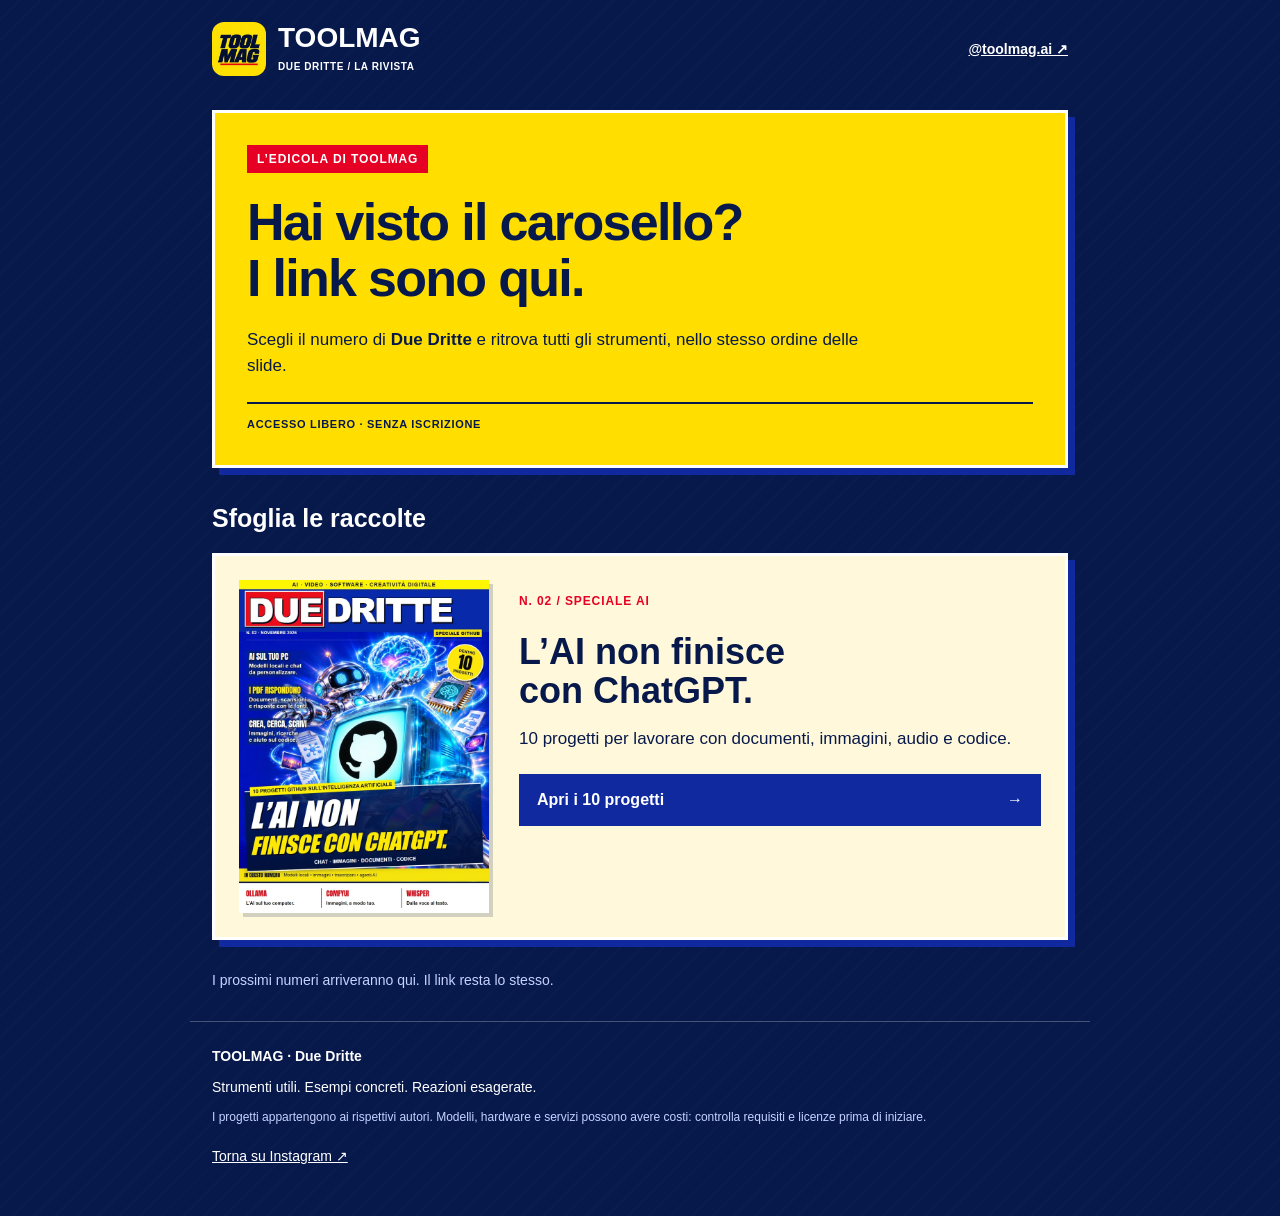
==== index.html @ b858cd37 "Pubblica la raccolta TOOLMAG: Speciale AI" ====
<!doctype html><html lang="it"><head><meta charset="utf-8"><meta name="viewport" content="width=device-width, initial-scale=1"><meta name="theme-color" content="#10299f"><title>Tutti gli strumenti della rivista | TOOLMAG</title><meta name="description" content="Le raccolte di Due Dritte: progetti AI e software con link ufficiali, idee d’uso e requisiti."><meta property="og:title" content="Tutti gli strumenti della rivista · TOOLMAG"><meta property="og:description" content="Le raccolte di Due Dritte: progetti AI e software con link ufficiali, idee d’uso e requisiti."><meta property="og:type" content="website"><meta property="og:url" content="https://lucasx153.github.io/toolmag/"><meta property="og:image" content="https://lucasx153.github.io/toolmag/speciale-ai.webp"><link rel="canonical" href="https://lucasx153.github.io/toolmag/"><link rel="icon" href="toolmag.webp"><link rel="stylesheet" href="style.css"></head><body><a class="skip" href="#contenuto">Vai al contenuto</a><header class="site-header"><a class="identity" href="index.html" aria-label="TOOLMAG, tutte le uscite"><img src="toolmag.webp" alt="" width="54" height="54"><span>TOOLMAG<small>DUE DRITTE / LA RIVISTA</small></span></a><a class="social" href="https://www.instagram.com/toolmag.ai/">@toolmag.ai ↗</a></header><main id="contenuto"><section class="hero"><span class="eyebrow">L’EDICOLA DI TOOLMAG</span><h1>Hai visto il carosello?<br><em>I link sono qui.</em></h1><p>Scegli il numero di <strong>Due Dritte</strong> e ritrova tutti gli strumenti, nello stesso ordine delle slide.</p><span class="stamp">ACCESSO LIBERO · SENZA ISCRIZIONE</span></section><section class="issues" aria-labelledby="uscite"><h2 id="uscite">Sfoglia le raccolte</h2><article class="issue"><a class="cover" href="speciale-ai.html" aria-label="Apri Speciale AI"><img src="speciale-ai.webp" alt="Due Dritte — L’AI non finisce con ChatGPT" width="720" height="960"></a><div><p class="eyebrow red">N. 02 / SPECIALE AI</p><h3>L’AI non finisce<br>con ChatGPT.</h3><p>10 progetti per lavorare con documenti, immagini, audio e codice.</p><a class="button" href="speciale-ai.html">Apri i 10 progetti <span aria-hidden="true">→</span></a></div></article><p class="next">I prossimi numeri arriveranno qui. Il link resta lo stesso.</p></section></main><footer class="site-footer"><b>TOOLMAG · Due Dritte</b><p>Strumenti utili. Esempi concreti. Reazioni esagerate.</p><p class="fine">I progetti appartengono ai rispettivi autori. Modelli, hardware e servizi possono avere costi: controlla requisiti e licenze prima di iniziare.</p><a href="https://www.instagram.com/toolmag.ai/">Torna su Instagram ↗</a></footer></body></html>
---- style.css ----
:root{--navy:#07194b;--blue:#10299f;--yellow:#ffde00;--red:#e60024;--cream:#fff8da}*{box-sizing:border-box}html{scroll-behavior:smooth;scroll-padding-top:20px}body{margin:0;background:var(--navy);color:white;font:17px/1.5 Arial,sans-serif;background-image:repeating-linear-gradient(135deg,transparent 0 13px,#ffffff03 13px 15px)}a{color:inherit}a:focus-visible,input:focus-visible,summary:focus-visible{outline:3px solid var(--red);outline-offset:5px}.skip{position:absolute;left:-9999px}.skip:focus{left:12px;top:12px;z-index:10;background:var(--yellow);color:var(--navy);padding:12px}.site-header,main,.site-footer{max-width:900px;margin:auto}.site-header{display:flex;align-items:center;justify-content:space-between;gap:16px;padding:22px}.identity{display:flex;gap:12px;align-items:center;text-decoration:none;font:900 28px/1 Arial,sans-serif}.identity img{border-radius:12px}.identity small{display:block;font:700 10px/1.4 Arial;margin-top:8px;letter-spacing:.6px}.social{font-size:14px;font-weight:bold}.hero{background:var(--yellow);color:var(--navy);border:3px solid white;box-shadow:7px 7px 0 var(--blue);padding:32px;margin:12px 22px 36px}.eyebrow{font-size:12px;font-weight:900;letter-spacing:.9px}.hero>.eyebrow{display:inline-block;background:var(--red);color:white;padding:5px 10px}.hero h1{font:900 clamp(32px,5vw,52px)/1.08 'Arial Black',Arial,sans-serif;letter-spacing:-1.7px;margin:21px 0}.hero h1 em{font-style:normal}.hero p{max-width:620px;margin:18px 0 24px}.stamp{font-size:11px;letter-spacing:.7px;font-weight:900;border-top:2px solid var(--navy);padding-top:12px;display:block}.issues{padding:0 22px}.issues>h2{font:900 25px Arial;margin:0 0 20px}.issue{display:grid;grid-template-columns:250px 1fr;gap:30px;background:var(--cream);border:3px solid white;box-shadow:7px 7px 0 var(--blue);color:var(--navy);padding:24px}.cover img{display:block;width:100%;height:auto;box-shadow:4px 4px 0 #11234e30}.red{color:var(--red)}.issue h3{font:900 clamp(25px,4vw,36px)/1.1 'Arial Black',Arial,sans-serif;margin:15px 0}.issue p{margin:12px 0 22px}.button{display:flex;justify-content:space-between;align-items:center;gap:12px;min-height:50px;background:var(--blue);color:white;font-size:16px;font-weight:800;text-decoration:none;padding:12px 16px;border:2px solid var(--blue)}.button:hover{background:var(--navy)}.secondary{background:white;color:var(--navy);border-color:var(--navy)}.secondary:hover{background:#dce6ff}.next{font-size:14px;margin:30px 0;color:#c6d3ff}.site-footer{padding:24px 22px 36px;border-top:1px solid #ffffff40;font-size:14px}.site-footer p{margin:10px 0}.fine{font-size:12px;color:#c6d3ff}.site-footer a{display:inline-block;padding:10px 0;min-height:44px}.back{padding:0 22px}.back a{display:inline-block;padding:10px 0;font-size:14px}.compact{margin-top:15px}.compact h1{font-size:clamp(32px,5vw,44px)}.finder{padding:0 22px 24px}.finder label{display:block;font-weight:bold;margin:0 0 10px}.finder input{width:100%;font:16px Arial;padding:15px;border:3px solid white;border-radius:0;min-height:52px;background:white;color:var(--navy)}#count{font-size:13px;margin:9px 0 15px;color:#c6d3ff}.index{display:flex;flex-wrap:wrap;gap:8px}.index a{background:#173581;border:1px solid #829bea;text-decoration:none;font-weight:bold;font-size:12px;padding:12px 10px;min-height:44px}.index a:hover{background:var(--blue)}.projects{padding:0 22px}.project{background:var(--cream);color:var(--navy);padding:24px;border:3px solid white;box-shadow:6px 6px 0 var(--blue);margin:0 0 26px;scroll-margin-top:20px}.project-heading{display:flex;gap:15px;align-items:center}.number{background:var(--red);color:white;font:900 25px/1 Arial;padding:13px 10px;min-width:54px;text-align:center}.category{font-size:10px;letter-spacing:.4px;font-weight:900;margin:0 0 6px}.project h2{font:900 clamp(23px,4vw,31px)/1.1 'Arial Black',Arial,sans-serif;margin:0;overflow-wrap:anywhere}.description{font-size:17px;margin:20px 0;line-height:1.5}.links{display:grid;grid-template-columns:1fr 1fr;gap:10px}.links>.button:only-child{grid-column:1/-1}.requirement{border-left:4px solid var(--blue);padding:10px 12px;background:#dce6ff;font-size:13px;line-height:1.55;margin:18px 0}.project summary{cursor:pointer;min-height:44px;padding:10px 0;font-size:15px;font-weight:bold}.project ul{font-size:15px;padding-left:20px;margin:7px 0}.project li{margin:12px 0}.back-top{display:inline-block;padding:0 22px 28px;min-height:44px;font-size:14px}#empty{margin:0 22px 25px}[hidden]{display:none!important}@media(max-width:600px){.site-header{padding:18px 16px}.identity{font-size:24px}.identity img{width:44px;height:44px}.identity small{font-size:8px}.social{font-size:12px}.hero{margin:8px 16px 30px;padding:23px}.hero h1{letter-spacing:-1px}.issues,.projects,.finder{padding-left:16px;padding-right:16px}.issue{grid-template-columns:110px minmax(0,1fr);gap:18px;padding:18px}.issue h3{font-size:23px}.issue .eyebrow{font-size:10px}.issue p{font-size:14px;margin:10px 0 16px}.issue .button{font-size:14px;padding:10px}.project{padding:20px}.site-footer{margin:0 16px;padding:22px 0}.compact h1{font-size:32px}}@media(max-width:370px){.issue{grid-template-columns:1fr}.cover{max-width:170px}.issue h3 br{display:none}.links{grid-template-columns:1fr}.site-header{gap:8px}.identity{gap:8px}.social{font-size:11px}.project{padding:16px}}@media(prefers-reduced-motion:reduce){html{scroll-behavior:auto}}
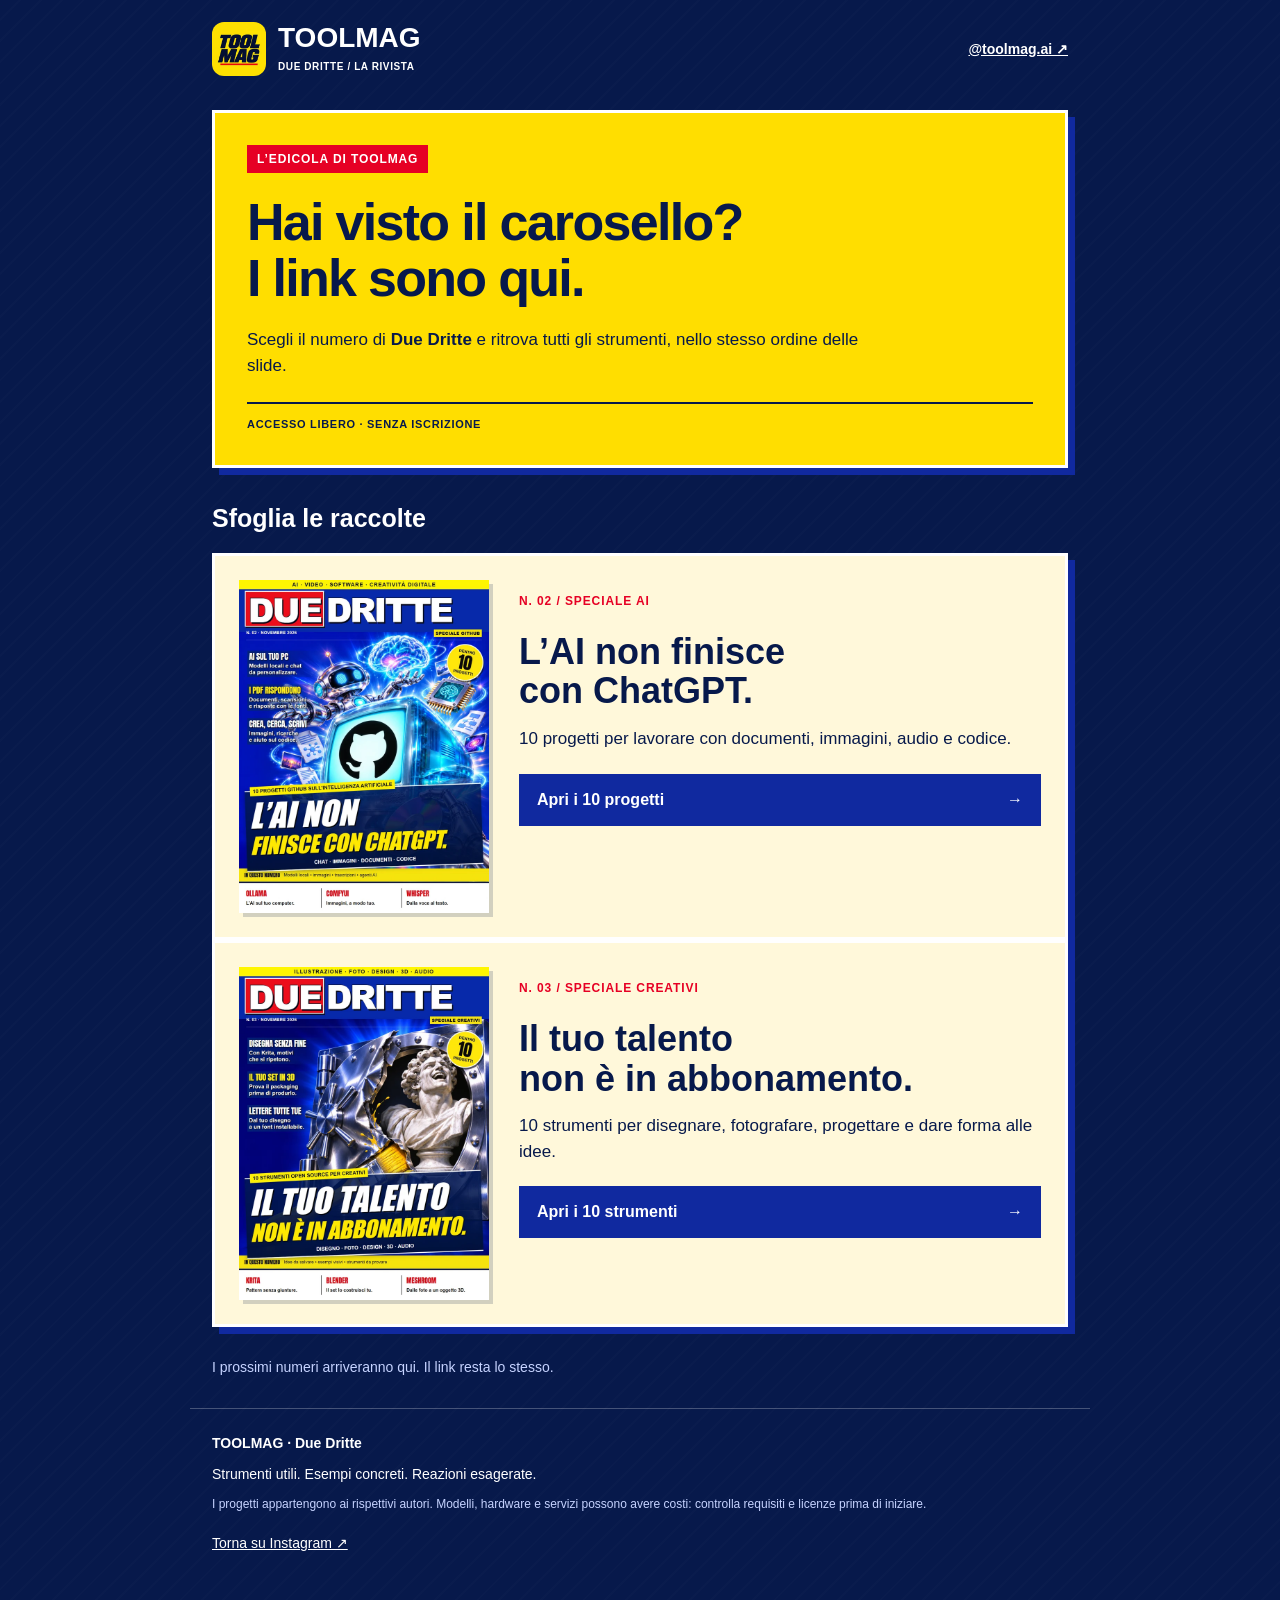
==== commit 396a8602: "Aggiungi Speciale Creativi alla raccolta TOOLMAG" ====
--- a/index.html
+++ b/index.html
@@ -1 +1 @@
-<!doctype html><html lang="it"><head><meta charset="utf-8"><meta name="viewport" content="width=device-width, initial-scale=1"><meta name="theme-color" content="#10299f"><title>Tutti gli strumenti della rivista | TOOLMAG</title><meta name="description" content="Le raccolte di Due Dritte: progetti AI e software con link ufficiali, idee d’uso e requisiti."><meta property="og:title" content="Tutti gli strumenti della rivista · TOOLMAG"><meta property="og:description" content="Le raccolte di Due Dritte: progetti AI e software con link ufficiali, idee d’uso e requisiti."><meta property="og:type" content="website"><meta property="og:url" content="https://lucasx153.github.io/toolmag/"><meta property="og:image" content="https://lucasx153.github.io/toolmag/speciale-ai.webp"><link rel="canonical" href="https://lucasx153.github.io/toolmag/"><link rel="icon" href="toolmag.webp"><link rel="stylesheet" href="style.css"></head><body><a class="skip" href="#contenuto">Vai al contenuto</a><header class="site-header"><a class="identity" href="index.html" aria-label="TOOLMAG, tutte le uscite"><img src="toolmag.webp" alt="" width="54" height="54"><span>TOOLMAG<small>DUE DRITTE / LA RIVISTA</small></span></a><a class="social" href="https://www.instagram.com/toolmag.ai/">@toolmag.ai ↗</a></header><main id="contenuto"><section class="hero"><span class="eyebrow">L’EDICOLA DI TOOLMAG</span><h1>Hai visto il carosello?<br><em>I link sono qui.</em></h1><p>Scegli il numero di <strong>Due Dritte</strong> e ritrova tutti gli strumenti, nello stesso ordine delle slide.</p><span class="stamp">ACCESSO LIBERO · SENZA ISCRIZIONE</span></section><section class="issues" aria-labelledby="uscite"><h2 id="uscite">Sfoglia le raccolte</h2><article class="issue"><a class="cover" href="speciale-ai.html" aria-label="Apri Speciale AI"><img src="speciale-ai.webp" alt="Due Dritte — L’AI non finisce con ChatGPT" width="720" height="960"></a><div><p class="eyebrow red">N. 02 / SPECIALE AI</p><h3>L’AI non finisce<br>con ChatGPT.</h3><p>10 progetti per lavorare con documenti, immagini, audio e codice.</p><a class="button" href="speciale-ai.html">Apri i 10 progetti <span aria-hidden="true">→</span></a></div></article><p class="next">I prossimi numeri arriveranno qui. Il link resta lo stesso.</p></section></main><footer class="site-footer"><b>TOOLMAG · Due Dritte</b><p>Strumenti utili. Esempi concreti. Reazioni esagerate.</p><p class="fine">I progetti appartengono ai rispettivi autori. Modelli, hardware e servizi possono avere costi: controlla requisiti e licenze prima di iniziare.</p><a href="https://www.instagram.com/toolmag.ai/">Torna su Instagram ↗</a></footer></body></html>+<!doctype html><html lang="it"><head><meta charset="utf-8"><meta name="viewport" content="width=device-width, initial-scale=1"><meta name="theme-color" content="#10299f"><title>Tutti gli strumenti della rivista | TOOLMAG</title><meta name="description" content="Le raccolte di Due Dritte: progetti AI e software con link ufficiali, idee d’uso e requisiti."><meta property="og:title" content="Tutti gli strumenti della rivista · TOOLMAG"><meta property="og:description" content="Le raccolte di Due Dritte: progetti AI e software con link ufficiali, idee d’uso e requisiti."><meta property="og:type" content="website"><meta property="og:url" content="https://lucasx153.github.io/toolmag/"><meta property="og:image" content="https://lucasx153.github.io/toolmag/speciale-ai.webp"><link rel="canonical" href="https://lucasx153.github.io/toolmag/"><link rel="icon" href="toolmag.webp"><link rel="stylesheet" href="style.css"></head><body><a class="skip" href="#contenuto">Vai al contenuto</a><header class="site-header"><a class="identity" href="index.html" aria-label="TOOLMAG, tutte le uscite"><img src="toolmag.webp" alt="" width="54" height="54"><span>TOOLMAG<small>DUE DRITTE / LA RIVISTA</small></span></a><a class="social" href="https://www.instagram.com/toolmag.ai/">@toolmag.ai ↗</a></header><main id="contenuto"><section class="hero"><span class="eyebrow">L’EDICOLA DI TOOLMAG</span><h1>Hai visto il carosello?<br><em>I link sono qui.</em></h1><p>Scegli il numero di <strong>Due Dritte</strong> e ritrova tutti gli strumenti, nello stesso ordine delle slide.</p><span class="stamp">ACCESSO LIBERO · SENZA ISCRIZIONE</span></section><section class="issues" aria-labelledby="uscite"><h2 id="uscite">Sfoglia le raccolte</h2><article class="issue"><a class="cover" href="speciale-ai.html" aria-label="Apri Speciale AI"><img src="speciale-ai.webp" alt="Due Dritte — L’AI non finisce con ChatGPT" width="720" height="960"></a><div><p class="eyebrow red">N. 02 / SPECIALE AI</p><h3>L’AI non finisce<br>con ChatGPT.</h3><p>10 progetti per lavorare con documenti, immagini, audio e codice.</p><a class="button" href="speciale-ai.html">Apri i 10 progetti <span aria-hidden="true">→</span></a></div></article><article class="issue"><a class="cover" href="speciale-creativi.html" aria-label="Apri Speciale Creativi"><img src="speciale-creativi.webp" alt="Due Dritte — Il tuo talento non è in abbonamento" width="720" height="960" loading="lazy"></a><div><p class="eyebrow red">N. 03 / SPECIALE CREATIVI</p><h3>Il tuo talento<br>non è in abbonamento.</h3><p>10 strumenti per disegnare, fotografare, progettare e dare forma alle idee.</p><a class="button" href="speciale-creativi.html">Apri i 10 strumenti <span aria-hidden="true">→</span></a></div></article><p class="next">I prossimi numeri arriveranno qui. Il link resta lo stesso.</p></section></main><footer class="site-footer"><b>TOOLMAG · Due Dritte</b><p>Strumenti utili. Esempi concreti. Reazioni esagerate.</p><p class="fine">I progetti appartengono ai rispettivi autori. Modelli, hardware e servizi possono avere costi: controlla requisiti e licenze prima di iniziare.</p><a href="https://www.instagram.com/toolmag.ai/">Torna su Instagram ↗</a></footer></body></html>
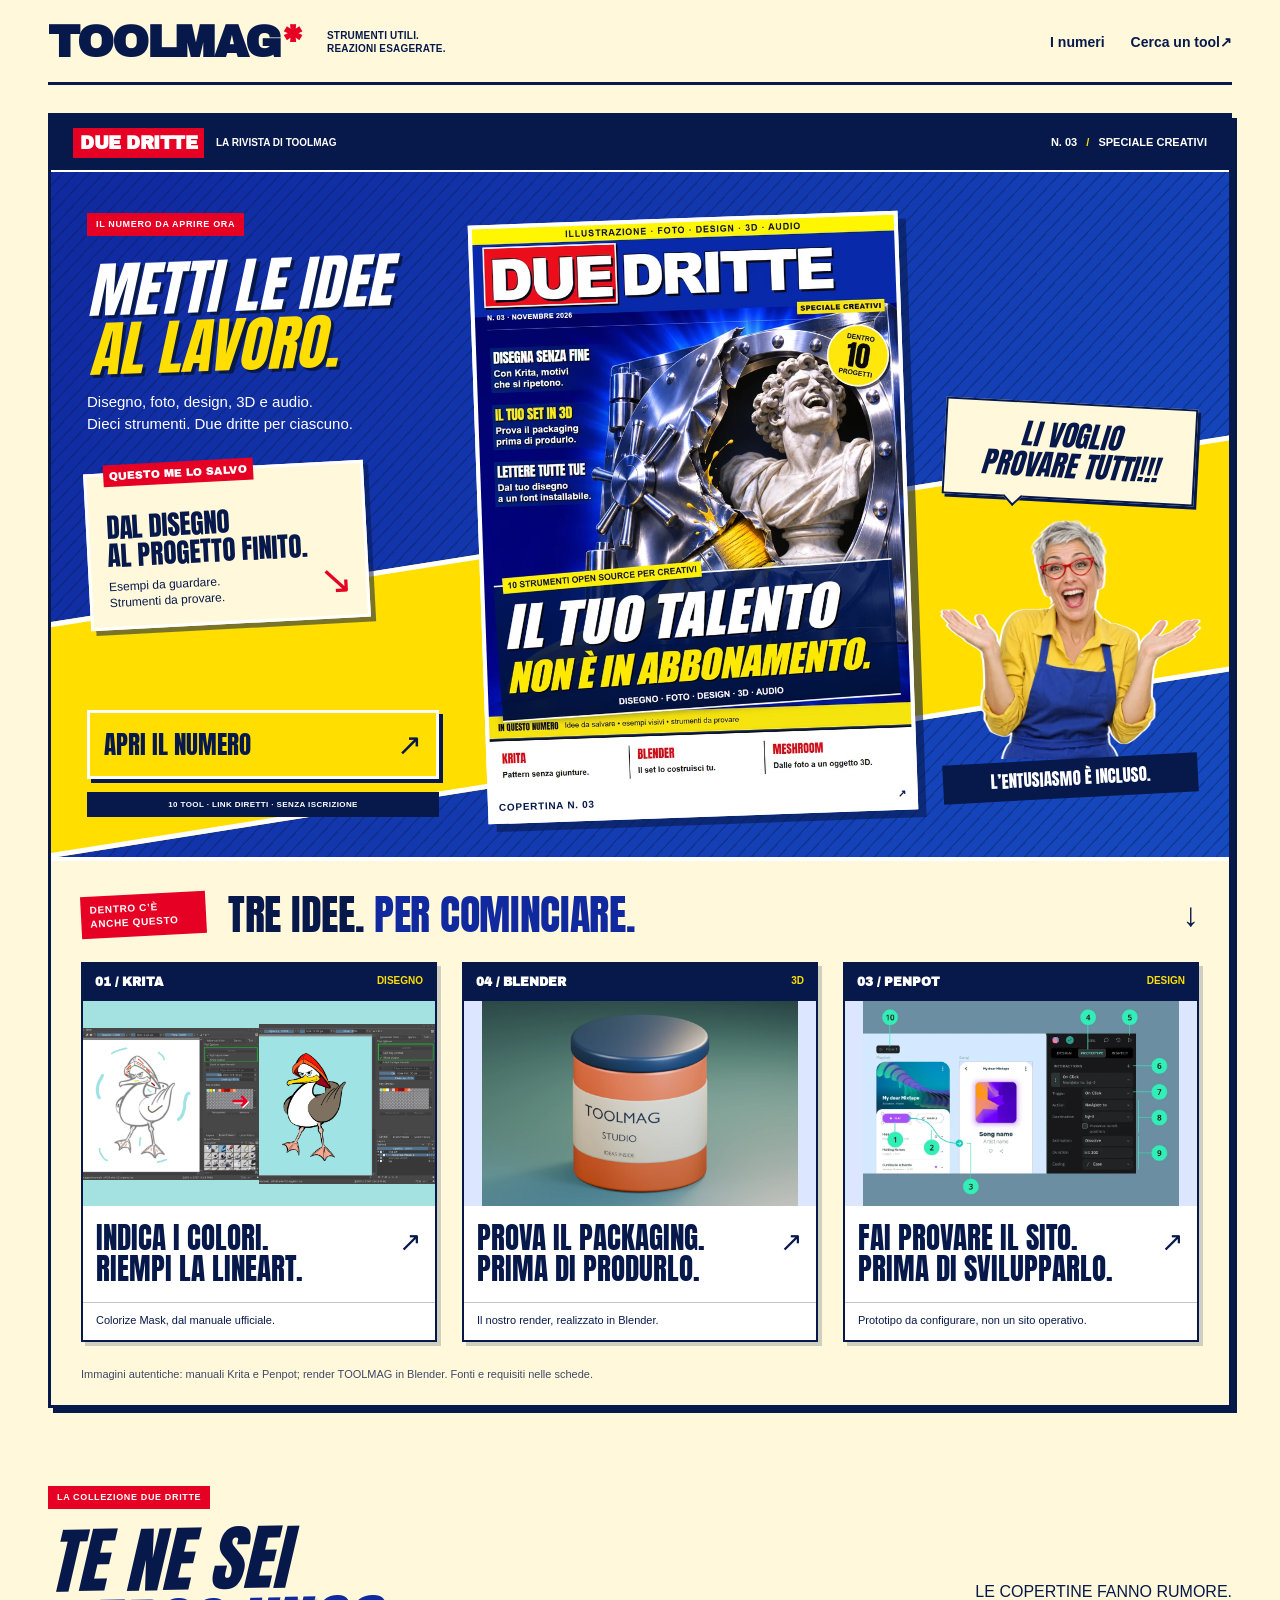
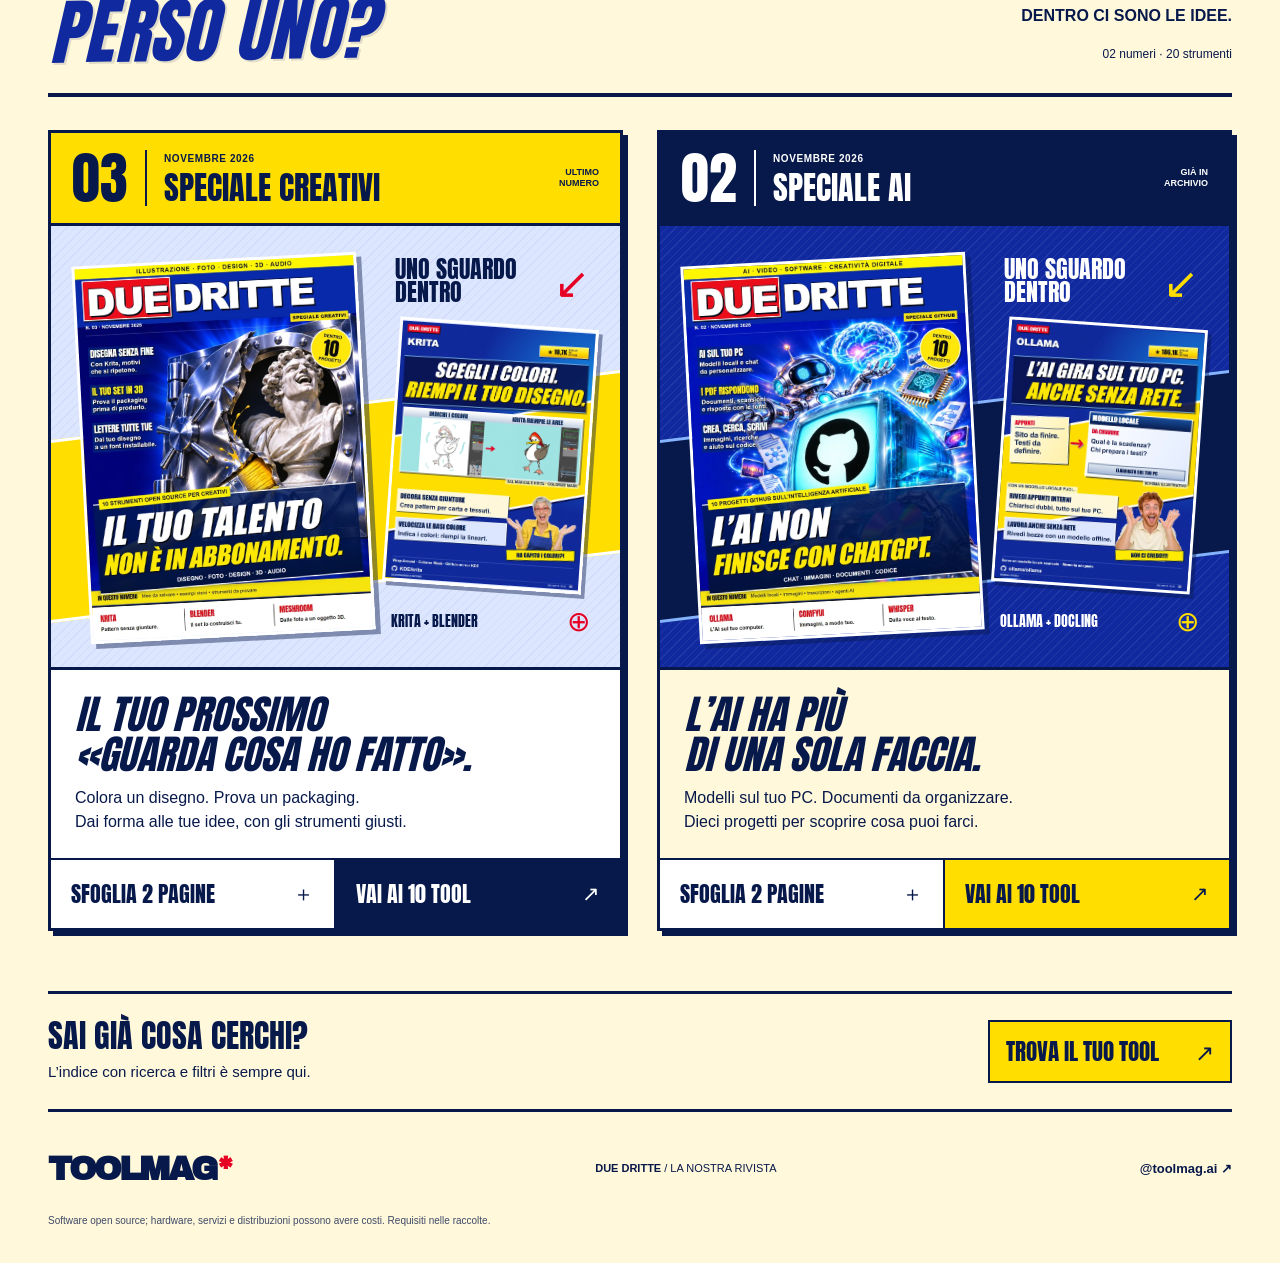
==== commit 25bfbeeb: "Pubblica l’edicola TOOLMAG con raccolte e ricerca visiva Versione editoriale approvata. 20 schede co" ====
--- a/index.html
+++ b/index.html
@@ -1 +1,34 @@
-<!doctype html><html lang="it"><head><meta charset="utf-8"><meta name="viewport" content="width=device-width, initial-scale=1"><meta name="theme-color" content="#10299f"><title>Tutti gli strumenti della rivista | TOOLMAG</title><meta name="description" content="Le raccolte di Due Dritte: progetti AI e software con link ufficiali, idee d’uso e requisiti."><meta property="og:title" content="Tutti gli strumenti della rivista · TOOLMAG"><meta property="og:description" content="Le raccolte di Due Dritte: progetti AI e software con link ufficiali, idee d’uso e requisiti."><meta property="og:type" content="website"><meta property="og:url" content="https://lucasx153.github.io/toolmag/"><meta property="og:image" content="https://lucasx153.github.io/toolmag/speciale-ai.webp"><link rel="canonical" href="https://lucasx153.github.io/toolmag/"><link rel="icon" href="toolmag.webp"><link rel="stylesheet" href="style.css"></head><body><a class="skip" href="#contenuto">Vai al contenuto</a><header class="site-header"><a class="identity" href="index.html" aria-label="TOOLMAG, tutte le uscite"><img src="toolmag.webp" alt="" width="54" height="54"><span>TOOLMAG<small>DUE DRITTE / LA RIVISTA</small></span></a><a class="social" href="https://www.instagram.com/toolmag.ai/">@toolmag.ai ↗</a></header><main id="contenuto"><section class="hero"><span class="eyebrow">L’EDICOLA DI TOOLMAG</span><h1>Hai visto il carosello?<br><em>I link sono qui.</em></h1><p>Scegli il numero di <strong>Due Dritte</strong> e ritrova tutti gli strumenti, nello stesso ordine delle slide.</p><span class="stamp">ACCESSO LIBERO · SENZA ISCRIZIONE</span></section><section class="issues" aria-labelledby="uscite"><h2 id="uscite">Sfoglia le raccolte</h2><article class="issue"><a class="cover" href="speciale-ai.html" aria-label="Apri Speciale AI"><img src="speciale-ai.webp" alt="Due Dritte — L’AI non finisce con ChatGPT" width="720" height="960"></a><div><p class="eyebrow red">N. 02 / SPECIALE AI</p><h3>L’AI non finisce<br>con ChatGPT.</h3><p>10 progetti per lavorare con documenti, immagini, audio e codice.</p><a class="button" href="speciale-ai.html">Apri i 10 progetti <span aria-hidden="true">→</span></a></div></article><article class="issue"><a class="cover" href="speciale-creativi.html" aria-label="Apri Speciale Creativi"><img src="speciale-creativi.webp" alt="Due Dritte — Il tuo talento non è in abbonamento" width="720" height="960" loading="lazy"></a><div><p class="eyebrow red">N. 03 / SPECIALE CREATIVI</p><h3>Il tuo talento<br>non è in abbonamento.</h3><p>10 strumenti per disegnare, fotografare, progettare e dare forma alle idee.</p><a class="button" href="speciale-creativi.html">Apri i 10 strumenti <span aria-hidden="true">→</span></a></div></article><p class="next">I prossimi numeri arriveranno qui. Il link resta lo stesso.</p></section></main><footer class="site-footer"><b>TOOLMAG · Due Dritte</b><p>Strumenti utili. Esempi concreti. Reazioni esagerate.</p><p class="fine">I progetti appartengono ai rispettivi autori. Modelli, hardware e servizi possono avere costi: controlla requisiti e licenze prima di iniziare.</p><a href="https://www.instagram.com/toolmag.ai/">Torna su Instagram ↗</a></footer></body></html>+<!doctype html>
+<html lang="it">
+<head><meta charset="utf-8"><meta name="viewport" content="width=device-width,initial-scale=1"><meta name="theme-color" content="#10299f"><title>TOOLMAG — Due Dritte, idee da mettere al lavoro</title><link rel="icon" href="assets-toolmag.webp"><link rel="stylesheet" href="editoriale.css?v=2"><script src="editoriale.js" defer></script><link rel="canonical" href="https://lucasx153.github.io/toolmag/"><meta name="description" content="TOOLMAG: gli strumenti di Due Dritte, con esempi, consigli e collegamenti ufficiali."></head>
+<body>
+<a class="skip" href="#numero">Vai al numero</a>
+<header class="site-head shell"><a href="index.html" class="brand" aria-label="Toolmag, homepage">TOOLMAG<span>*</span></a><p>STRUMENTI UTILI.<br>REAZIONI ESAGERATE.</p><nav aria-label="Navigazione principale"><a href="#archivio">I numeri</a><a href="strumenti.html#strumenti">Cerca un tool <span aria-hidden="true">↗</span></a></nav></header>
+<main>
+<section class="issue-feature shell" id="numero" aria-labelledby="hero-title">
+ <div class="issue-ribbon"><span><b>DUE DRITTE</b> LA RIVISTA DI TOOLMAG</span><span>N. 03 <i>/</i> SPECIALE CREATIVI</span></div>
+ <div class="cover-story">
+  <div class="story-intro"><span class="red-kicker">IL NUMERO DA APRIRE ORA</span><h1 id="hero-title">METTI LE IDEE<br><em>AL LAVORO.</em></h1><p>Disegno, foto, design, 3D e audio.<br>Dieci strumenti. Due dritte per ciascuno.</p><div class="story-note"><span>QUESTO ME LO SALVO</span><strong>DAL DISEGNO<br>AL PROGETTO FINITO.</strong><small>Esempi da guardare.<br>Strumenti da provare.</small><span class="note-arrow" aria-hidden="true">↘</span></div></div>
+  <a class="hero-cover" href="speciale-creativi.html" aria-label="Apri Speciale Creativi, i dieci strumenti"><img src="assets-speciale-creativi.webp" width="720" height="960" alt="Copertina Due Dritte: Il tuo talento non è in abbonamento. Cassaforte sfondata, pennello gigante e busto trionfante."><span class="cover-caption">COPERTINA N. 03 <span aria-hidden="true">↗</span></span></a>
+  <div class="host"><p class="host-reaction">LI VOGLIO<br>PROVARE TUTTI!!!</p><img src="assets-reazione.webp" width="650" height="750" alt="La lettrice di Due Dritte, entusiasta, apre le mani verso il numero"><span class="host-caption">L’ENTUSIASMO È INCLUSO.</span></div>
+  <div class="hero-action"><a class="big-link" href="speciale-creativi.html">APRI IL NUMERO <span aria-hidden="true">↗</span></a><span>10 TOOL · LINK DIRETTI · SENZA ISCRIZIONE</span></div>
+ </div>
+ <div class="taster-head"><span class="red-kicker">DENTRO C’È ANCHE QUESTO</span><h2>TRE IDEE. <em>PER COMINCIARE.</em></h2><span aria-hidden="true">↓</span></div>
+ <div class="tasters">
+  <a class="taster taster-krita" href="speciale-creativi.html#krita"><div class="taster-top"><b>01 / KRITA</b><span>DISEGNO</span></div><div class="taster-art krita-art"><img src="assets-krita-color-2.webp" alt="Krita, indicazioni di colore sulla lineart"><span aria-hidden="true">➜</span><img src="assets-krita-color-3.webp" alt="Lo stesso disegno colorato con Colorize Mask"></div><div class="taster-text"><h3>INDICA I COLORI.<br>RIEMPI LA LINEART.</h3><span aria-hidden="true">↗</span></div><p>Colorize Mask, dal manuale ufficiale.</p></a>
+  <a class="taster taster-blender" href="speciale-creativi.html#blender"><div class="taster-top"><b>04 / BLENDER</b><span>3D</span></div><div class="taster-art"><img src="assets-blender-render.webp" alt="Packaging TOOLMAG modellato e renderizzato realmente in Blender"></div><div class="taster-text"><h3>PROVA IL PACKAGING.<br>PRIMA DI PRODURLO.</h3><span aria-hidden="true">↗</span></div><p>Il nostro render, realizzato in Blender.</p></a>
+  <a class="taster taster-penpot" href="speciale-creativi.html#penpot"><div class="taster-top"><b>03 / PENPOT</b><span>DESIGN</span></div><div class="taster-art"><img src="assets-penpot.webp" alt="Due schermate musicali collegate in un prototipo Penpot, dalla documentazione ufficiale"></div><div class="taster-text"><h3>FAI PROVARE IL SITO.<br>PRIMA DI SVILUPPARLO.</h3><span aria-hidden="true">↗</span></div><p>Prototipo da configurare, non un sito operativo.</p></a>
+ </div><p class="source-note">Immagini autentiche: manuali Krita e Penpot; render TOOLMAG in Blender. Fonti e requisiti nelle schede.</p>
+</section>
+<section class="archive shell" id="archivio" aria-labelledby="archive-title">
+ <div class="archive-heading"><div><span class="red-kicker">LA COLLEZIONE DUE DRITTE</span><h2 id="archive-title">TE NE SEI<br><em>PERSO UNO?</em></h2></div><p>LE COPERTINE FANNO RUMORE.<br><b>DENTRO CI SONO LE IDEE.</b><span>02 numeri · 20 strumenti</span></p></div>
+ <div class="issues">
+  <article class="magazine creative"><header><span class="issue-no">03</span><div><p>NOVEMBRE 2026</p><h3>SPECIALE CREATIVI</h3></div><span class="issue-flag">ULTIMO<br>NUMERO</span></header><div class="spread"><a class="archive-cover" href="speciale-creativi.html" aria-label="Apri Speciale Creativi"><img src="assets-speciale-creativi.webp" alt="Copertina Speciale Creativi" width="720" height="960"></a><button class="peek" type="button" data-issue="creativi" aria-label="Sfoglia due pagine dello Speciale Creativi"><span class="peek-label">UNO SGUARDO<br>DENTRO <span aria-hidden="true">↙</span></span><img src="assets-creativi-pagina-1.webp" alt="Anteprima della pagina Krita del numero Creativi" width="810" height="1080"><span class="peek-bottom">KRITA + BLENDER <span aria-hidden="true">⊕</span></span></button></div><div class="issue-pitch"><h4>IL TUO PROSSIMO<br>«GUARDA COSA HO FATTO».</h4><p>Colora un disegno. Prova un packaging.<br>Dai forma alle tue idee, con gli strumenti giusti.</p></div><div class="issue-actions"><button type="button" data-issue="creativi">SFOGLIA 2 PAGINE <span aria-hidden="true">＋</span></button><a href="speciale-creativi.html">VAI AI 10 TOOL <span aria-hidden="true">↗</span></a></div></article>
+  <article class="magazine ai"><header><span class="issue-no">02</span><div><p>NOVEMBRE 2026</p><h3>SPECIALE AI</h3></div><span class="issue-flag">GIÀ IN<br>ARCHIVIO</span></header><div class="spread"><a class="archive-cover" href="speciale-ai.html" aria-label="Apri Speciale AI"><img src="assets-speciale-ai.webp" alt="Copertina Speciale AI: L’AI non finisce con ChatGPT" width="720" height="960"></a><button class="peek" type="button" data-issue="ai" aria-label="Sfoglia due pagine dello Speciale AI"><span class="peek-label">UNO SGUARDO<br>DENTRO <span aria-hidden="true">↙</span></span><img src="assets-ai-pagina-1.webp" alt="Anteprima della pagina Ollama del numero AI" width="810" height="1080"><span class="peek-bottom">OLLAMA + DOCLING <span aria-hidden="true">⊕</span></span></button></div><div class="issue-pitch"><h4>L’AI HA PIÙ<br>DI UNA SOLA FACCIA.</h4><p>Modelli sul tuo PC. Documenti da organizzare.<br>Dieci progetti per scoprire cosa puoi farci.</p></div><div class="issue-actions"><button type="button" data-issue="ai">SFOGLIA 2 PAGINE <span aria-hidden="true">＋</span></button><a href="speciale-ai.html">VAI AI 10 TOOL <span aria-hidden="true">↗</span></a></div></article>
+ </div>
+</section>
+<div class="practical shell"><div><b>SAI GIÀ COSA CERCHI?</b><p>L’indice con ricerca e filtri è sempre qui.</p></div><a href="strumenti.html#strumenti">TROVA IL TUO TOOL <span aria-hidden="true">↗</span></a></div>
+</main>
+<footer class="site-footer shell"><a class="brand" href="#">TOOLMAG<span>*</span></a><p><b>DUE DRITTE</b> / LA NOSTRA RIVISTA</p><a href="https://www.instagram.com/toolmag.ai/" target="_blank" rel="noopener noreferrer">@toolmag.ai ↗</a><small>Software open source; hardware, servizi e distribuzioni possono avere costi. Requisiti nelle raccolte.</small></footer>
+<dialog class="reader" aria-labelledby="reader-title"><div class="reader-bar"><h2 id="reader-title">DUE DRITTE</h2><button type="button" id="close-reader" aria-label="Chiudi anteprima">CHIUDI ×</button></div><div class="reader-stage"><img id="reader-image" alt=""></div><div class="reader-controls"><button id="previous-page" type="button" aria-label="Pagina precedente">←</button><p id="page-counter" aria-live="polite"></p><button id="next-page" type="button" aria-label="Pagina successiva">→</button></div><p class="reader-note">Pagine del numero originale. Gli esempi AI qui mostrati sono schemi illustrativi dichiarati.</p></dialog>
+</body></html>
--- a/editoriale.css
+++ b/editoriale.css
@@ -0,0 +1,16 @@
+@font-face{font-family:MagImpact;src:local('Impact'),url('assets-Anton.ttf');font-display:swap}@font-face{font-family:MagBlack;src:local('Arial Black'),url('assets-ArchivoBlack.ttf');font-display:swap}
+:root{--navy:#07194b;--blue:#10299f;--yellow:#ffde00;--red:#e60024;--cream:#fff8da;--pale:#dce6ff;--gutter:18px}*{box-sizing:border-box}html{scroll-behavior:smooth;scroll-padding-top:20px}body{margin:0;background:var(--cream);color:var(--navy);font:16px/1.45 Arial,sans-serif}img{display:block;width:100%;height:auto}a{color:inherit;text-decoration:none}button{font:inherit;cursor:pointer;color:inherit}button,a{-webkit-tap-highlight-color:transparent}a:focus-visible,button:focus-visible{outline:3px solid var(--red);outline-offset:5px}p,h1,h2,h3,h4{margin:0}.shell{width:min(calc(100% - var(--gutter)*2),1280px);margin:auto}.skip{position:absolute;top:-100px;background:var(--yellow);padding:12px;z-index:20}.skip:focus{top:0}.brand{font:900 31px/1 MagBlack,Arial,sans-serif;letter-spacing:-2px;white-space:nowrap}.brand span{color:var(--red)}.site-head{display:flex;align-items:center;flex-wrap:wrap;justify-content:space-between;padding:17px 0 12px;gap:14px;border-bottom:3px solid var(--navy)}.site-head>p{font-size:8px;line-height:1.4;font-weight:900;letter-spacing:.2px}.site-head nav{display:flex;width:100%;justify-content:space-between;border-top:1px solid #07194b40;padding-top:6px}.site-head nav a{display:flex;align-items:center;min-height:34px;font-size:12px;font-weight:bold}.site-head nav a:hover{text-decoration:underline}
+.issue-feature{margin-top:18px;background:var(--blue);border:3px solid var(--navy);box-shadow:5px 5px 0 var(--navy)}.issue-ribbon{background:var(--navy);color:white;display:flex;justify-content:space-between;align-items:center;gap:14px;padding:10px 12px;font-size:9px;font-weight:bold;border-bottom:2px solid white}.issue-ribbon>span:first-child{display:flex;align-items:center;font-size:0}.issue-ribbon b{font:900 14px/1 MagBlack;background:var(--red);padding:6px 7px;display:inline-block;color:white;letter-spacing:-.5px}.issue-ribbon i{font-style:normal;color:var(--yellow);margin:0 6px}.cover-story{position:relative;isolation:isolate;display:grid;grid-template-columns:minmax(0,1fr) 95px;grid-template-areas:'intro intro' 'cover host' 'action action';gap:22px 12px;padding:22px 14px 24px;background:repeating-linear-gradient(133deg,transparent 0 8px,#07194b55 9px 10px),linear-gradient(120deg,#10299f,#164ac0);overflow:hidden}.cover-story:before{content:'';position:absolute;z-index:-1;top:45%;bottom:12%;left:-15%;width:140%;background:var(--yellow);border-block:5px solid white;transform:rotate(-12deg)}.story-intro{grid-area:intro;color:white}.red-kicker{display:inline-block;background:var(--red);color:white;padding:7px 9px;font-size:9px;line-height:1;font-weight:900;letter-spacing:.65px}.story-intro h1{font:italic 40px/.98 MagImpact,Impact,sans-serif;text-shadow:3px 3px 0 var(--navy);margin:14px 0 10px;letter-spacing:.1px}.story-intro h1 em{color:var(--yellow);font-style:inherit}.story-intro p{font-size:13px;line-height:1.5}.story-note{display:none}.hero-cover{grid-area:cover;align-self:center;background:white;border:3px solid white;box-shadow:5px 6px 0 #07194b9c;transform:rotate(-2deg);position:relative;z-index:2}.hero-cover img{aspect-ratio:3/4;object-fit:contain}.cover-caption{display:flex;justify-content:space-between;padding:7px 5px 4px;font-size:8px;letter-spacing:.7px;font-weight:900;background:white;color:var(--navy)}.host{grid-area:host;align-self:end;position:relative;display:flex;flex-direction:column;justify-content:flex-end;min-width:0;margin-left:-1px}.host-reaction{position:relative;background:var(--cream);border:2px solid var(--navy);box-shadow:3px 3px 0 var(--navy);color:var(--navy);font:italic 18px/1.05 MagImpact;transform:rotate(3deg);padding:10px 6px;margin:0 -2px 12px -4px;text-align:center;z-index:3}.host-reaction:after{content:'';width:12px;height:12px;background:var(--cream);position:absolute;bottom:-8px;left:25%;border-right:2px solid var(--navy);border-bottom:2px solid var(--navy);transform:rotate(45deg)}.host img{object-fit:contain;object-position:bottom;filter:drop-shadow(2px 0 white) drop-shadow(-2px 0 white);height:157px}.host-caption{font:10px/.98 MagImpact;display:block;background:var(--navy);color:white;padding:7px 5px;transform:rotate(-3deg);text-align:center;margin:0 -5px 4px -4px;z-index:3}.hero-action{grid-area:action;display:flex;flex-direction:column;gap:12px;z-index:2}.big-link{display:flex;align-items:center;justify-content:space-between;min-height:56px;font:26px/1 MagImpact;padding:14px 17px;background:var(--yellow);color:var(--navy);border:3px solid white;box-shadow:4px 4px 0 var(--navy)}.big-link>span{font:30px Arial}.hero-action>span{color:white;font-size:9px;font-weight:bold;letter-spacing:.4px;text-align:center}.taster-head{background:var(--cream);padding:23px 14px 15px;border-top:4px solid white;display:flex;flex-wrap:wrap;gap:12px;align-items:center}.taster-head h2{font:29px/1 MagImpact;flex-basis:90%;letter-spacing:-.3px}.taster-head h2 em{font-style:normal;color:var(--blue)}.taster-head>span:last-child{font-size:24px;margin-left:auto}.tasters{background:var(--cream);display:grid;gap:16px;padding:0 14px 20px}.taster{position:relative;background:white;border:2px solid var(--navy);box-shadow:4px 4px 0 #07194b30;display:grid;grid-template-columns:115px 1fr;grid-template-areas:'top top' 'art text' 'caption caption';align-items:center}.taster-top{grid-area:top;display:flex;justify-content:space-between;padding:7px 9px;background:var(--navy);color:white;font-size:9px}.taster-top>b{font-family:MagBlack;font-size:10px}.taster-top>span{color:var(--yellow);font-weight:bold}.taster-art{grid-area:art;width:100%;height:110px;overflow:hidden;background:#dce6ff}.taster-art>img{object-fit:contain;height:100%}.krita-art{display:flex;align-items:center;background:#a4e2e2;position:relative}.krita-art img{width:50%;object-fit:contain}.krita-art>span{position:absolute;left:42%;top:43%;font-size:22px;line-height:1;color:var(--red);text-shadow:1px 1px white}.taster-text{grid-area:text;padding:12px 10px;display:flex;align-items:end;justify-content:space-between;gap:7px}.taster h3{font:20px/1.06 MagImpact}.taster-text>span{font-size:20px}.taster>p{grid-area:caption;border-top:1px solid #07194b40;font-size:10px;padding:8px 9px;line-height:1.4}.source-note{font-size:10px;line-height:1.4;background:var(--cream);padding:0 14px 19px;color:#3e4968}
+.archive{padding-top:55px}.archive-heading{display:flex;justify-content:space-between;align-items:end;gap:20px;border-bottom:4px solid var(--navy);padding-bottom:22px;margin-bottom:26px}.archive-heading h2{font:italic 44px/.99 MagImpact;letter-spacing:.3px;margin-top:14px}.archive-heading h2 em{font-style:inherit;color:var(--blue);text-shadow:2px 2px 0 #07194b20}.archive-heading>p{display:none}.issues{display:grid;gap:30px}.magazine{border:3px solid var(--navy);box-shadow:5px 5px 0 var(--navy);background:white;position:relative}.magazine>header{display:flex;align-items:center;gap:12px;padding:13px 12px;background:var(--yellow);border-bottom:3px solid var(--navy)}.issue-no{font:44px/1 MagImpact;border-right:2px solid;padding-right:12px}.magazine header p{font-size:8px;letter-spacing:.6px;font-weight:bold;margin-bottom:3px}.magazine h3{font:22px/1 MagImpact}.issue-flag{margin-left:auto;font-size:8px;font-weight:900;line-height:1.15;text-align:right}.spread{display:grid;grid-template-columns:56% minmax(0,1fr);gap:12px;padding:23px 17px 20px;align-items:center;position:relative;isolation:isolate;background:repeating-linear-gradient(135deg,#10299f0c 0 1px,transparent 1px 6px),var(--pale)}.spread:before{content:'';position:absolute;height:40%;width:100%;left:0;bottom:18%;z-index:-1;background:var(--yellow);transform:skewY(-7deg);border-block:3px solid white}.archive-cover{transform:rotate(-3deg);border:3px solid white;box-shadow:5px 5px 0 #07194b70;align-self:center}.archive-cover img{aspect-ratio:3/4;object-fit:contain}.peek{padding:0;border:0;background:transparent;align-self:center;width:100%;text-align:left;display:block}.peek-label{display:block;font:16px/.98 MagImpact;margin:0 0 10px 4px;position:relative}.peek-label>span{font:30px Arial;position:absolute;right:0;top:0;color:var(--red)}.peek img{border:3px solid white;box-shadow:4px 4px 0 #07194b70;transform:rotate(4deg);width:100%;aspect-ratio:3/4;object-fit:contain}.peek-bottom{display:flex;align-items:center;justify-content:space-between;font:10px MagImpact;margin-top:11px;gap:3px}.peek-bottom>span{font:21px Arial;color:var(--red)}.issue-pitch{padding:20px 15px;border-top:3px solid var(--navy)}.issue-pitch h4{font:italic 29px/1 MagImpact;margin-bottom:12px}.issue-pitch p{font-size:13px;line-height:1.5}.issue-actions{display:grid;grid-template-columns:1fr 1fr;border-top:2px solid var(--navy)}.issue-actions>a,.issue-actions>button{background:var(--navy);color:white;border:0;display:flex;justify-content:space-between;align-items:center;gap:5px;font:16px/1 MagImpact;min-height:57px;padding:12px 10px;text-align:left}.issue-actions>button{background:white;color:var(--navy);border-right:2px solid var(--navy)}.issue-actions span{font:21px Arial}.ai>header{background:var(--navy);color:white}.ai .spread{background:repeating-linear-gradient(135deg,#ffffff12 0 1px,transparent 1px 6px),var(--blue)}.ai .spread:before{background:#07194b;border-color:#84b3ff}.ai .peek-label,.ai .peek-bottom{color:white}.ai .peek-label>span,.ai .peek-bottom>span{color:var(--yellow)}.ai .issue-pitch{background:var(--cream)}.ai .issue-actions>a{background:var(--yellow);color:var(--navy)}
+.practical{display:flex;flex-direction:column;gap:20px;margin-top:45px;padding:22px 0;border-block:3px solid var(--navy)}.practical b{font:27px/1 MagImpact}.practical p{font-size:13px;margin-top:6px}.practical>a{font:23px MagImpact;display:flex;justify-content:space-between;align-items:center;padding:12px 16px;min-height:52px;background:var(--yellow);border:2px solid var(--navy)}.site-footer{display:flex;flex-wrap:wrap;gap:18px;justify-content:space-between;align-items:center;padding:28px 0}.site-footer .brand{font-size:25px}.site-footer p{font-size:10px}.site-footer>a:last-of-type{font-size:13px;font-weight:bold;min-height:44px;display:flex;align-items:center}.site-footer small{width:100%;font-size:10px;line-height:1.5;color:#3e4968}.reader{border:3px solid white;box-shadow:8px 8px 0 #0006;background:var(--navy);color:white;padding:12px;width:min(94vw,830px);max-width:none;height:min(95dvh,1200px);max-height:95dvh}.reader::backdrop{background:#07194bea}.reader[open]{display:flex;flex-direction:column;gap:10px}.reader-bar{display:flex;justify-content:space-between;align-items:center;gap:10px}.reader-bar h2{font:16px MagImpact}.reader button{min-width:44px;min-height:44px;background:var(--yellow);border:0;color:var(--navy);padding:8px 12px;font-weight:bold}.reader-stage{flex:1;min-height:0;display:flex;justify-content:center}.reader-stage img{height:100%;width:100%;object-fit:contain}.reader-controls{display:flex;justify-content:space-between;align-items:center;gap:15px}.reader-controls p{font-size:14px}.reader-note{font-size:10px;text-align:center;line-height:1.3}
+@media(min-width:650px){:root{--gutter:28px}.site-head{flex-wrap:nowrap;gap:25px;padding:22px 0}.site-head .brand{font-size:40px}.site-head>p{margin-right:auto;font-size:9px}.site-head nav{width:auto;border:0;gap:26px;padding:0}.site-head nav a{font-size:13px;min-height:44px}.issue-ribbon{padding:12px 22px}.issue-ribbon>span:first-child{gap:12px;font-size:10px}.issue-ribbon b{font-size:18px}.issue-ribbon>span:last-child{font-size:11px}.cover-story{grid-template-columns:minmax(0,1fr) 160px;padding:28px 38px 32px;gap:27px}.story-intro h1{font-size:56px}.story-intro p{font-size:16px}.hero-cover{max-width:370px;justify-self:center;width:100%}.host img{height:260px}.host-reaction{font-size:27px;padding:14px 8px}.host-caption{font-size:15px}.hero-action{max-width:470px;width:100%;justify-self:center}.taster-head{padding:27px 25px 20px}.taster-head h2{font-size:38px}.tasters{padding:0 25px 24px;grid-template-columns:repeat(3,minmax(0,1fr));gap:14px}.taster{display:flex;flex-direction:column;align-items:stretch}.taster-art{height:150px}.taster-text{flex:1;align-items:start;padding:13px 10px}.taster h3{font-size:23px}.taster-text>span{display:none}.taster>p{font-size:10px;min-height:44px}.source-note{padding:0 25px 23px}.archive-heading h2{font-size:60px}.archive-heading>p{display:block;font-size:12px;line-height:1.5;text-align:right;padding-bottom:3px}.archive-heading>p span{display:block;margin-top:12px;font-size:11px}.issues{grid-template-columns:repeat(2,minmax(0,1fr));gap:24px}.magazine h3{font-size:23px}.issue-flag{display:none}.spread{gap:14px;padding:23px 16px}.issue-pitch h4{font-size:30px}.issue-pitch p{font-size:13px}.issue-actions>a,.issue-actions>button{font-size:16px;padding:12px 10px}.practical{flex-direction:row;justify-content:space-between;align-items:center}.practical>a{gap:36px}.site-footer{padding:34px 0}.site-footer small{margin-top:4px}}
+@media(min-width:1000px){:root{--gutter:48px}.site-head{padding:20px 0 18px}.site-head .brand{font-size:44px}.site-head>p{font-size:10px;line-height:1.3}.site-head nav a{font-size:14px}.issue-feature{margin-top:28px}.cover-story{grid-template-columns:minmax(0,.86fr) minmax(0,1.1fr) minmax(0,.6fr);grid-template-areas:'intro cover host' 'action cover host';padding:38px 36px 40px;gap:26px 29px;align-items:start}.cover-story:before{top:51%;bottom:15%;transform:rotate(-9deg)}.story-intro h1{font-size:clamp(48px,4.7vw,67px);line-height:.98;margin:20px 0 17px;transform:rotate(-2deg)}.story-intro p{font-size:15px;line-height:1.5;max-width:310px}.story-note{display:block;margin-top:31px;background:var(--cream);color:var(--navy);border:3px solid white;box-shadow:5px 5px 0 #07194b88;padding:15px 17px;max-width:280px;transform:rotate(-3deg);position:relative}.story-note>span:first-child{display:inline-block;background:var(--red);color:white;font:11px MagBlack;padding:5px 6px;position:relative;margin-top:-26px;vertical-align:top;margin-bottom:13px}.story-note strong{font:27px/1.02 MagImpact;display:block}.story-note small{display:block;font-size:12px;margin-top:10px;line-height:1.35}.note-arrow{position:absolute;right:13px;bottom:7px;color:var(--red);font-size:40px}.hero-cover{max-width:430px;margin:8px 0 0;border:4px solid white;box-shadow:8px 8px 0 #07194b99}.cover-caption{font-size:10px;padding:9px 7px 5px}.host{align-self:end;margin-bottom:20px;margin-left:0}.host img{height:310px}.host-reaction{font-size:29px;padding:16px 9px;margin-bottom:28px;margin-inline:-3px}.host-caption{font-size:17px;padding:11px 6px;margin-bottom:0}.hero-action{justify-self:stretch;align-self:end;gap:13px}.hero-action>span{font-size:8px;white-space:nowrap}.big-link{font-size:25px;padding:14px;min-height:61px}.taster-head{padding:30px 30px 23px;flex-wrap:nowrap;gap:22px}.taster-head h2{font-size:42px;flex-basis:auto}.taster-head>.red-kicker{transform:rotate(-3deg);font-size:10px;max-width:125px;line-height:1.4}.taster-head>span:last-child{font-size:33px}.tasters{gap:25px;padding:0 30px 25px}.taster-top{padding:10px 12px}.taster-top>b{font-size:12px}.taster-top>span{font-size:10px}.taster-art{height:205px}.taster-text{padding:17px 13px;gap:10px}.taster h3{font-size:29px}.taster-text>span{display:block;font-size:27px}.taster>p{font-size:11px;padding:10px 13px;min-height:38px}.source-note{padding:0 30px 23px;font-size:11px}.archive{padding-top:75px}.archive-heading{padding-bottom:27px;margin-bottom:33px}.archive-heading h2{font-size:72px;transform:rotate(-1deg)}.archive-heading>p{font-size:16px}.archive-heading>p span{font-size:12px;margin-top:17px}.issues{gap:34px}.magazine>header{padding:17px 21px;gap:17px}.issue-no{font-size:56px;padding-right:17px}.magazine h3{font-size:32px}.magazine header p{font-size:10px;margin-bottom:6px}.issue-flag{display:block;font-size:9px}.spread{gap:25px;padding:32px 30px 29px}.peek-label{font-size:24px;margin-bottom:18px}.peek-label>span{font-size:43px}.peek-bottom{font-size:14px;margin-top:17px}.peek-bottom>span{font-size:28px}.issue-pitch{padding:24px}.issue-pitch h4{font-size:40px}.issue-pitch p{font-size:16px}.issue-actions>a,.issue-actions>button{font-size:22px;min-height:68px;padding:17px 20px}.practical{margin-top:60px;padding-block:26px}.practical b{font-size:32px}.practical p{font-size:15px}.site-footer{padding-block:35px}.site-footer .brand{font-size:33px}.site-footer p{font-size:11px}}
+@media(max-width:359px){:root{--gutter:12px}.brand{font-size:29px}.site-head>p{font-size:7px}.issue-ribbon{padding:9px 8px;gap:5px;font-size:8px}.issue-ribbon b{font-size:12px}.cover-story{padding:18px 10px 21px;grid-template-columns:minmax(0,1fr) 79px;gap:20px 10px}.story-intro h1{font-size:35px}.host img{height:135px}.host-reaction{font-size:16px;padding-inline:3px}.host-caption{font-size:9px}.hero-action>span{font-size:8px}.taster-head h2{font-size:26px}.taster{grid-template-columns:95px 1fr}.taster h3{font-size:18px}.taster-text{gap:3px;padding:10px 8px}.taster-text>span{font-size:16px}.archive-heading h2{font-size:40px}.issue-pitch h4{font-size:27px}.issue-actions>a,.issue-actions>button{font-size:14px;padding:10px 8px}}
+@media(prefers-reduced-motion:reduce){html{scroll-behavior:auto}}@media(hover:hover){.big-link:hover,.practical>a:hover{background:white}.issue-actions>button:hover{background:var(--pale)}.issue-actions>a:hover{background:var(--red);color:white}.taster:hover{outline:3px solid var(--red);outline-offset:3px}.peek:hover .peek-label{text-decoration:underline}}
+
+/* Refinements after rendered phone/desktop review. */
+.host img{width:calc(100% + 16px);height:auto;margin-left:-8px}
+.host-reaction{margin-bottom:18px}
+.hero-action>span{background:var(--navy);padding:7px 6px;align-self:stretch}
+@media(max-width:649px){.taster{display:flex;flex-direction:column;align-items:stretch}.taster-art{height:190px}.taster-text{padding:14px 12px}.taster h3{font-size:26px}.taster-text>span{font-size:24px}.taster>p{font-size:11px;padding:9px 12px}.taster-head h2{flex-basis:auto;font-size:28px}.taster-head>span:last-child{display:none}.taster-top{padding:9px 10px}.taster-top>b{font-size:11px}}
+@media(min-width:1000px){.host img{width:calc(100% + 16px);height:auto}.host-reaction{margin-bottom:20px}}
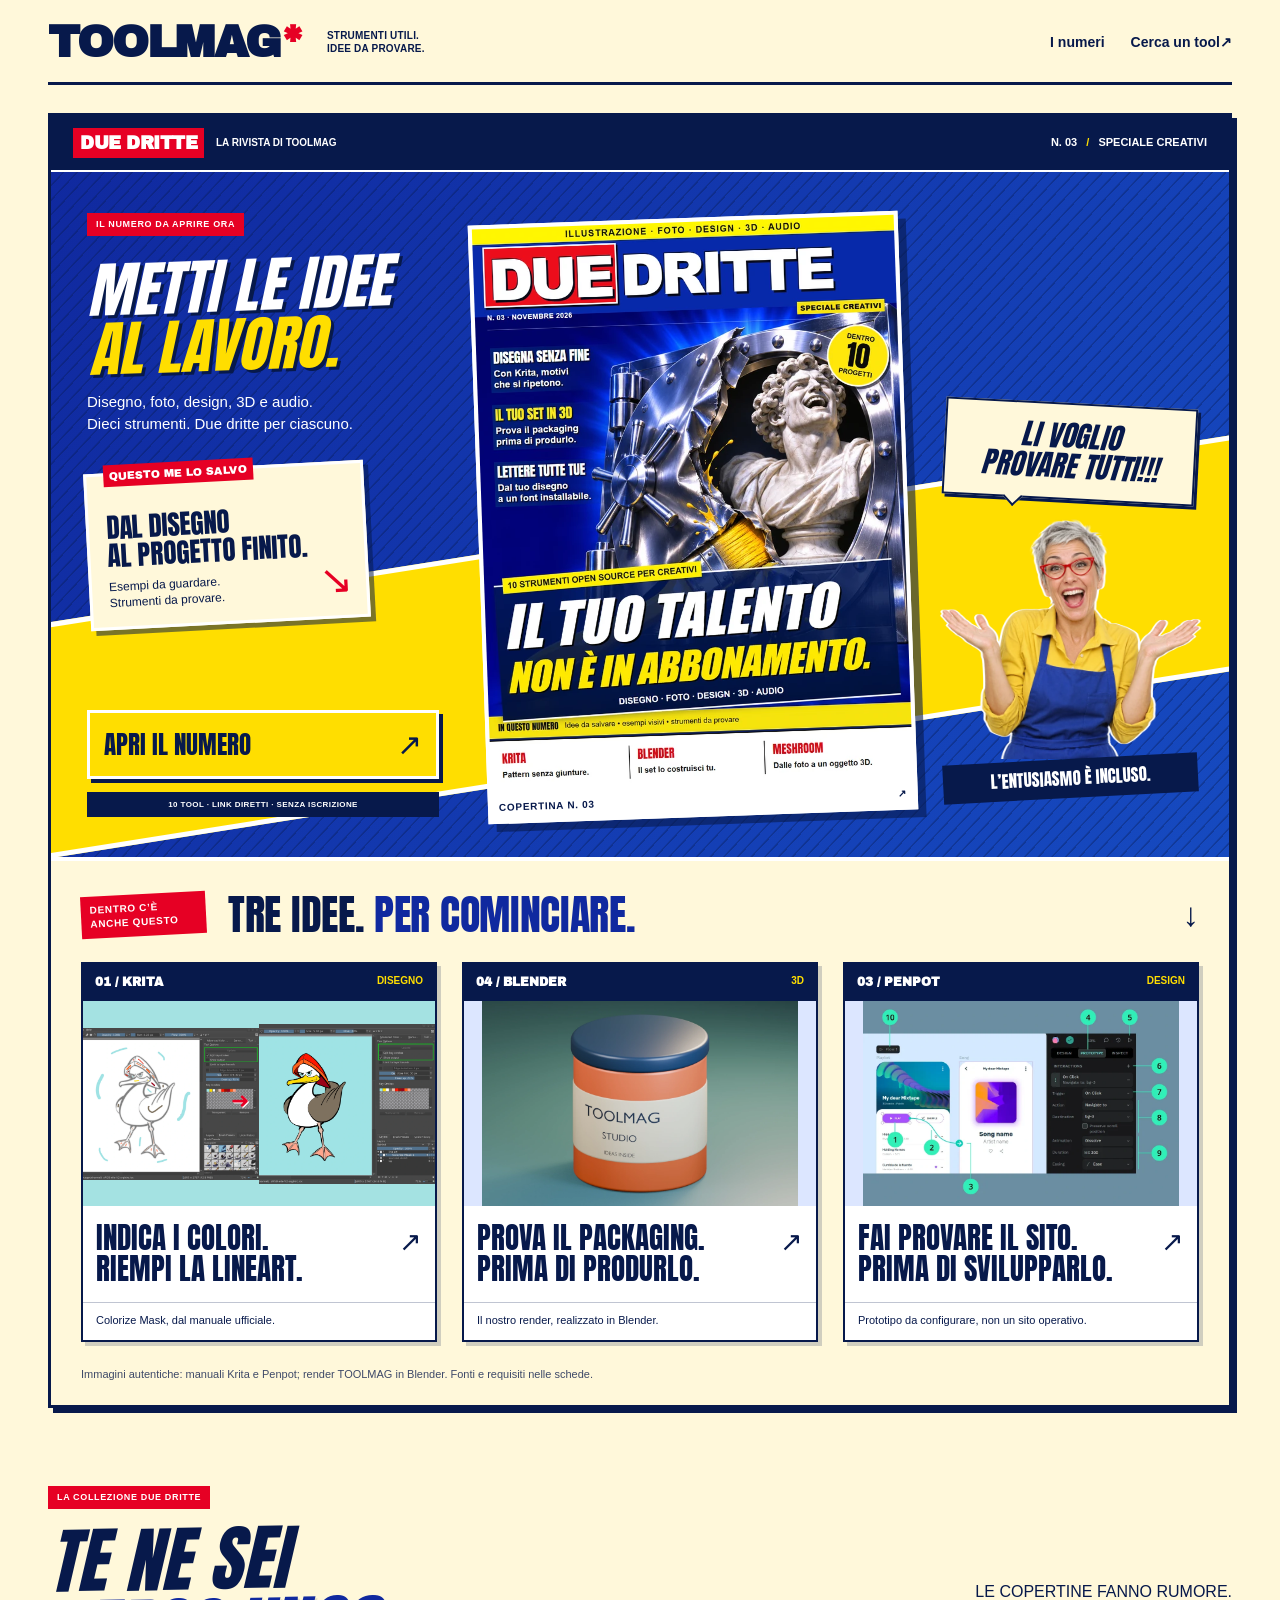
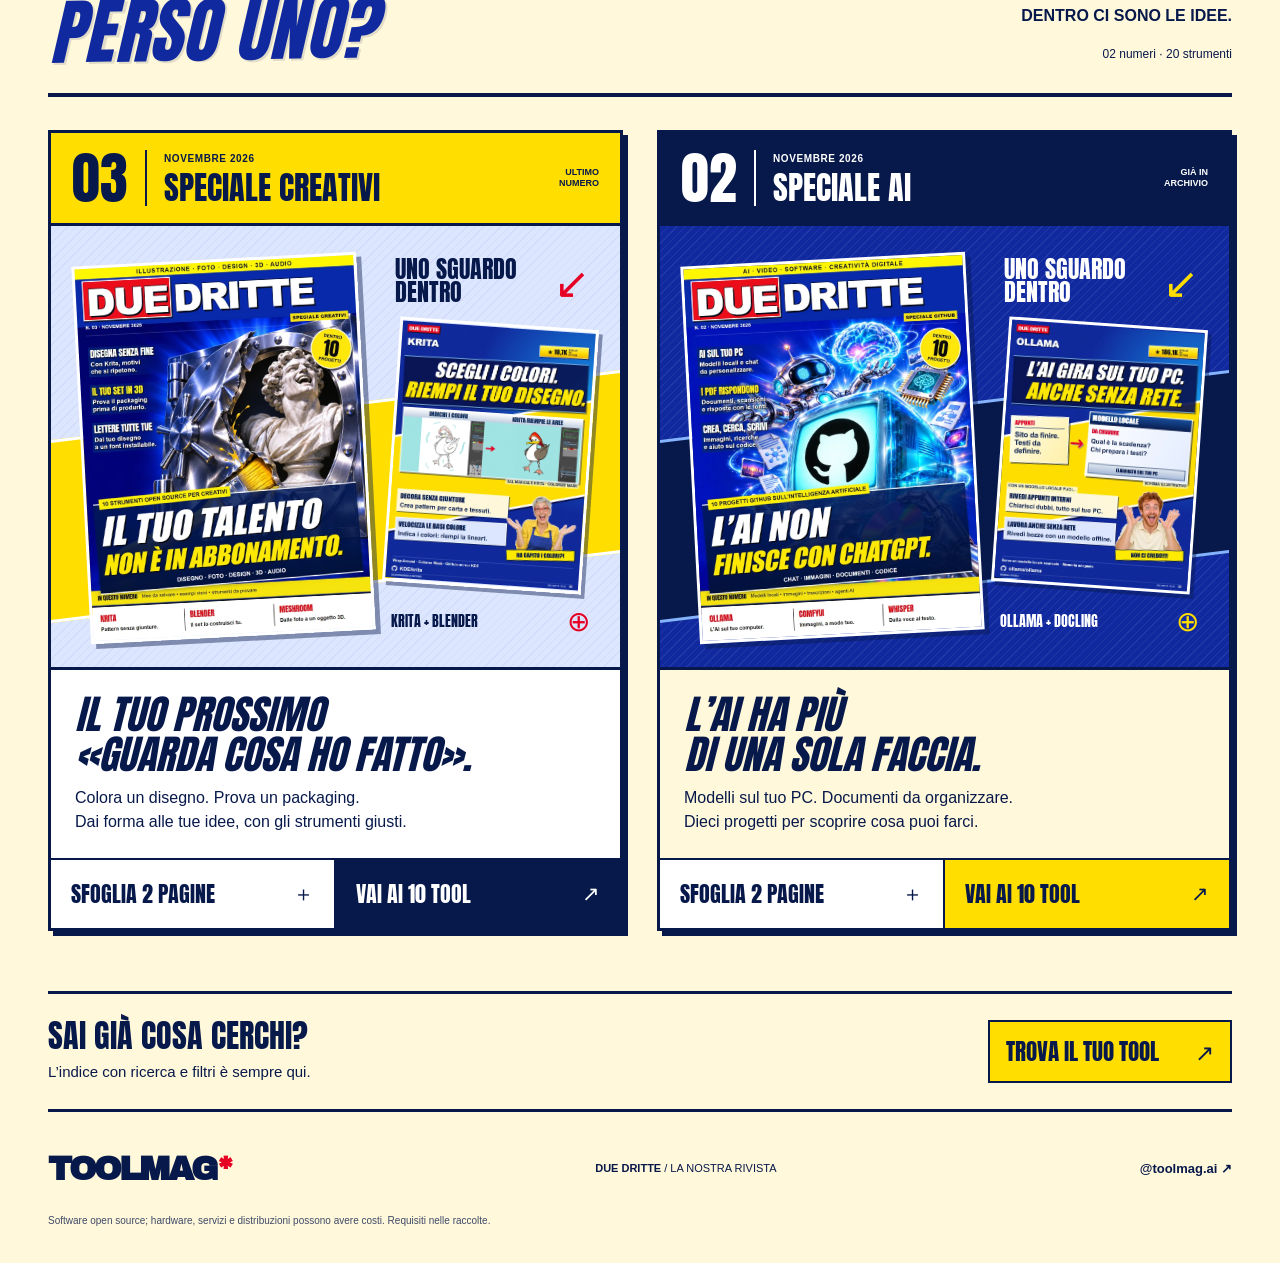
==== commit 47c4e4f5: "Aggiorna la testata: Strumenti utili. Idee da provare." ====
--- a/index.html
+++ b/index.html
@@ -3,7 +3,7 @@
 <head><meta charset="utf-8"><meta name="viewport" content="width=device-width,initial-scale=1"><meta name="theme-color" content="#10299f"><title>TOOLMAG — Due Dritte, idee da mettere al lavoro</title><link rel="icon" href="assets-toolmag.webp"><link rel="stylesheet" href="editoriale.css?v=2"><script src="editoriale.js" defer></script><link rel="canonical" href="https://lucasx153.github.io/toolmag/"><meta name="description" content="TOOLMAG: gli strumenti di Due Dritte, con esempi, consigli e collegamenti ufficiali."></head>
 <body>
 <a class="skip" href="#numero">Vai al numero</a>
-<header class="site-head shell"><a href="index.html" class="brand" aria-label="Toolmag, homepage">TOOLMAG<span>*</span></a><p>STRUMENTI UTILI.<br>REAZIONI ESAGERATE.</p><nav aria-label="Navigazione principale"><a href="#archivio">I numeri</a><a href="strumenti.html#strumenti">Cerca un tool <span aria-hidden="true">↗</span></a></nav></header>
+<header class="site-head shell"><a href="index.html" class="brand" aria-label="Toolmag, homepage">TOOLMAG<span>*</span></a><p>STRUMENTI UTILI.<br>IDEE DA PROVARE.</p><nav aria-label="Navigazione principale"><a href="#archivio">I numeri</a><a href="strumenti.html#strumenti">Cerca un tool <span aria-hidden="true">↗</span></a></nav></header>
 <main>
 <section class="issue-feature shell" id="numero" aria-labelledby="hero-title">
  <div class="issue-ribbon"><span><b>DUE DRITTE</b> LA RIVISTA DI TOOLMAG</span><span>N. 03 <i>/</i> SPECIALE CREATIVI</span></div>
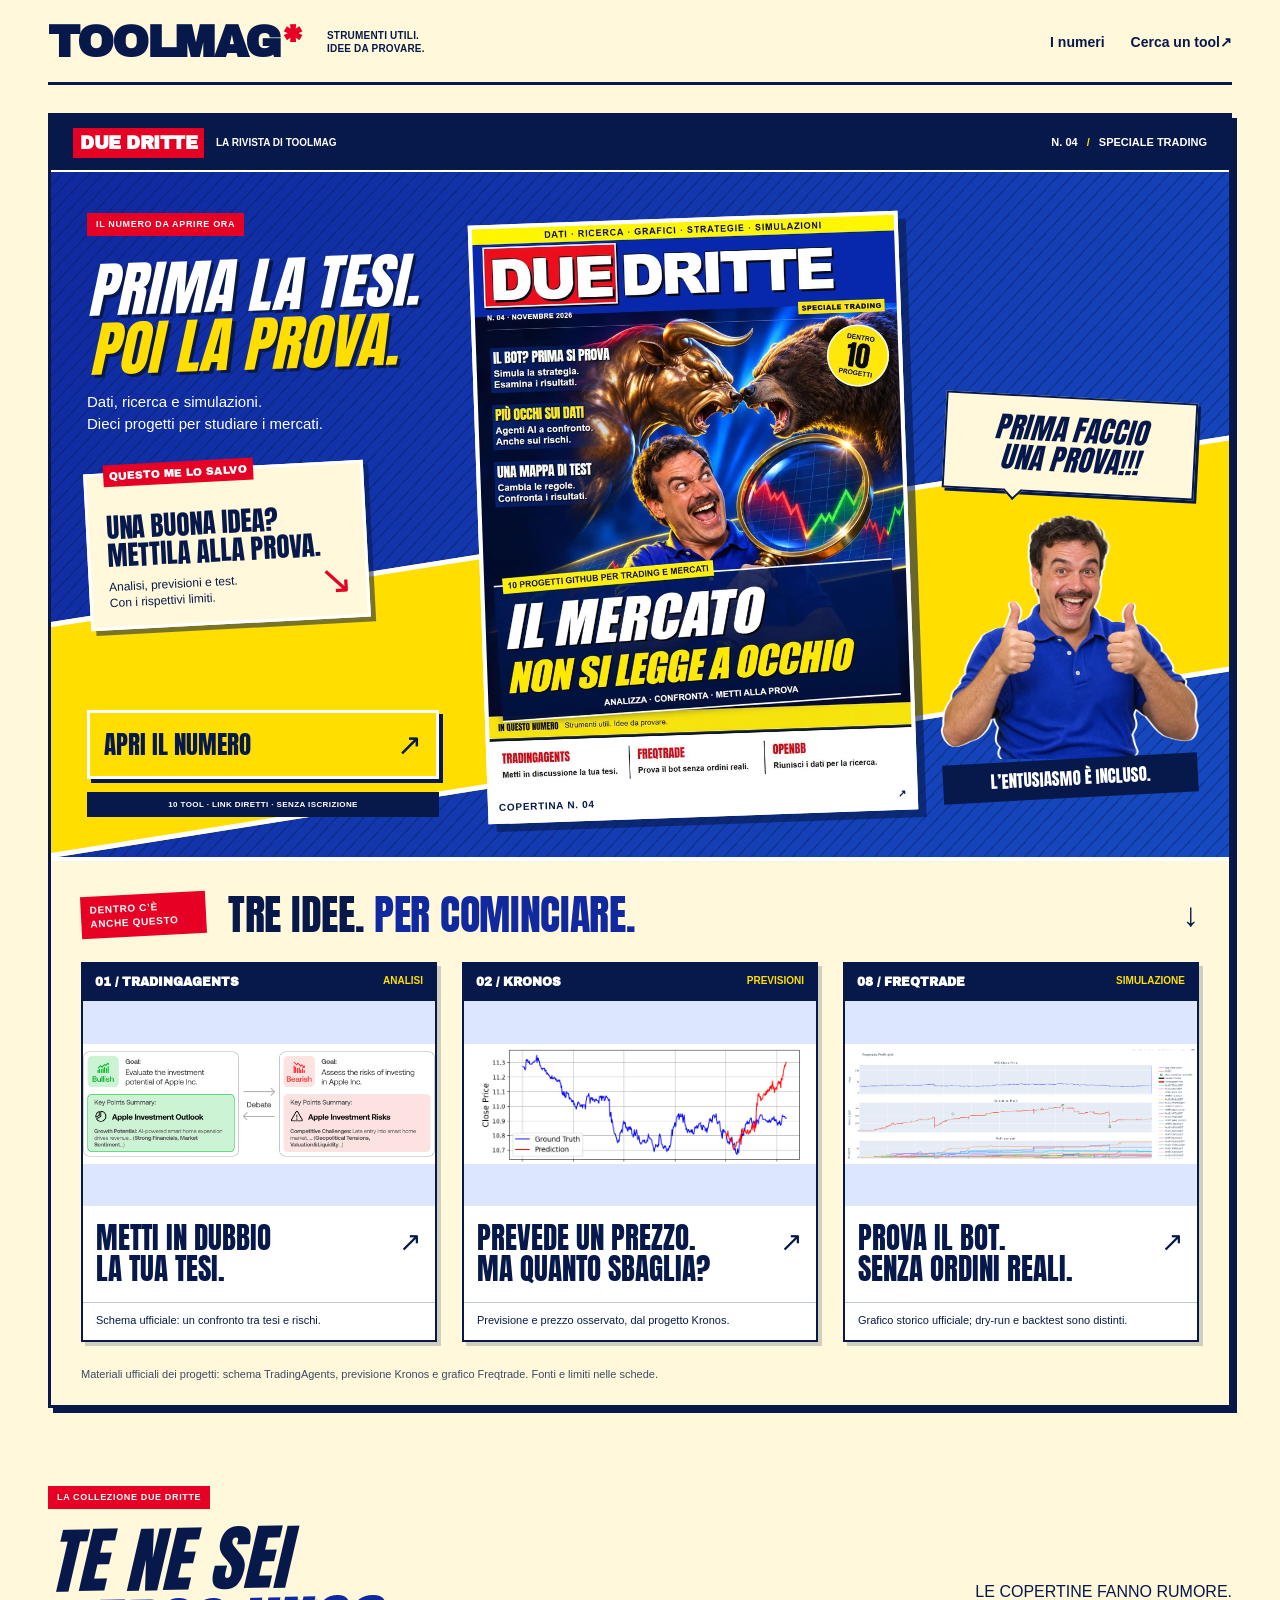
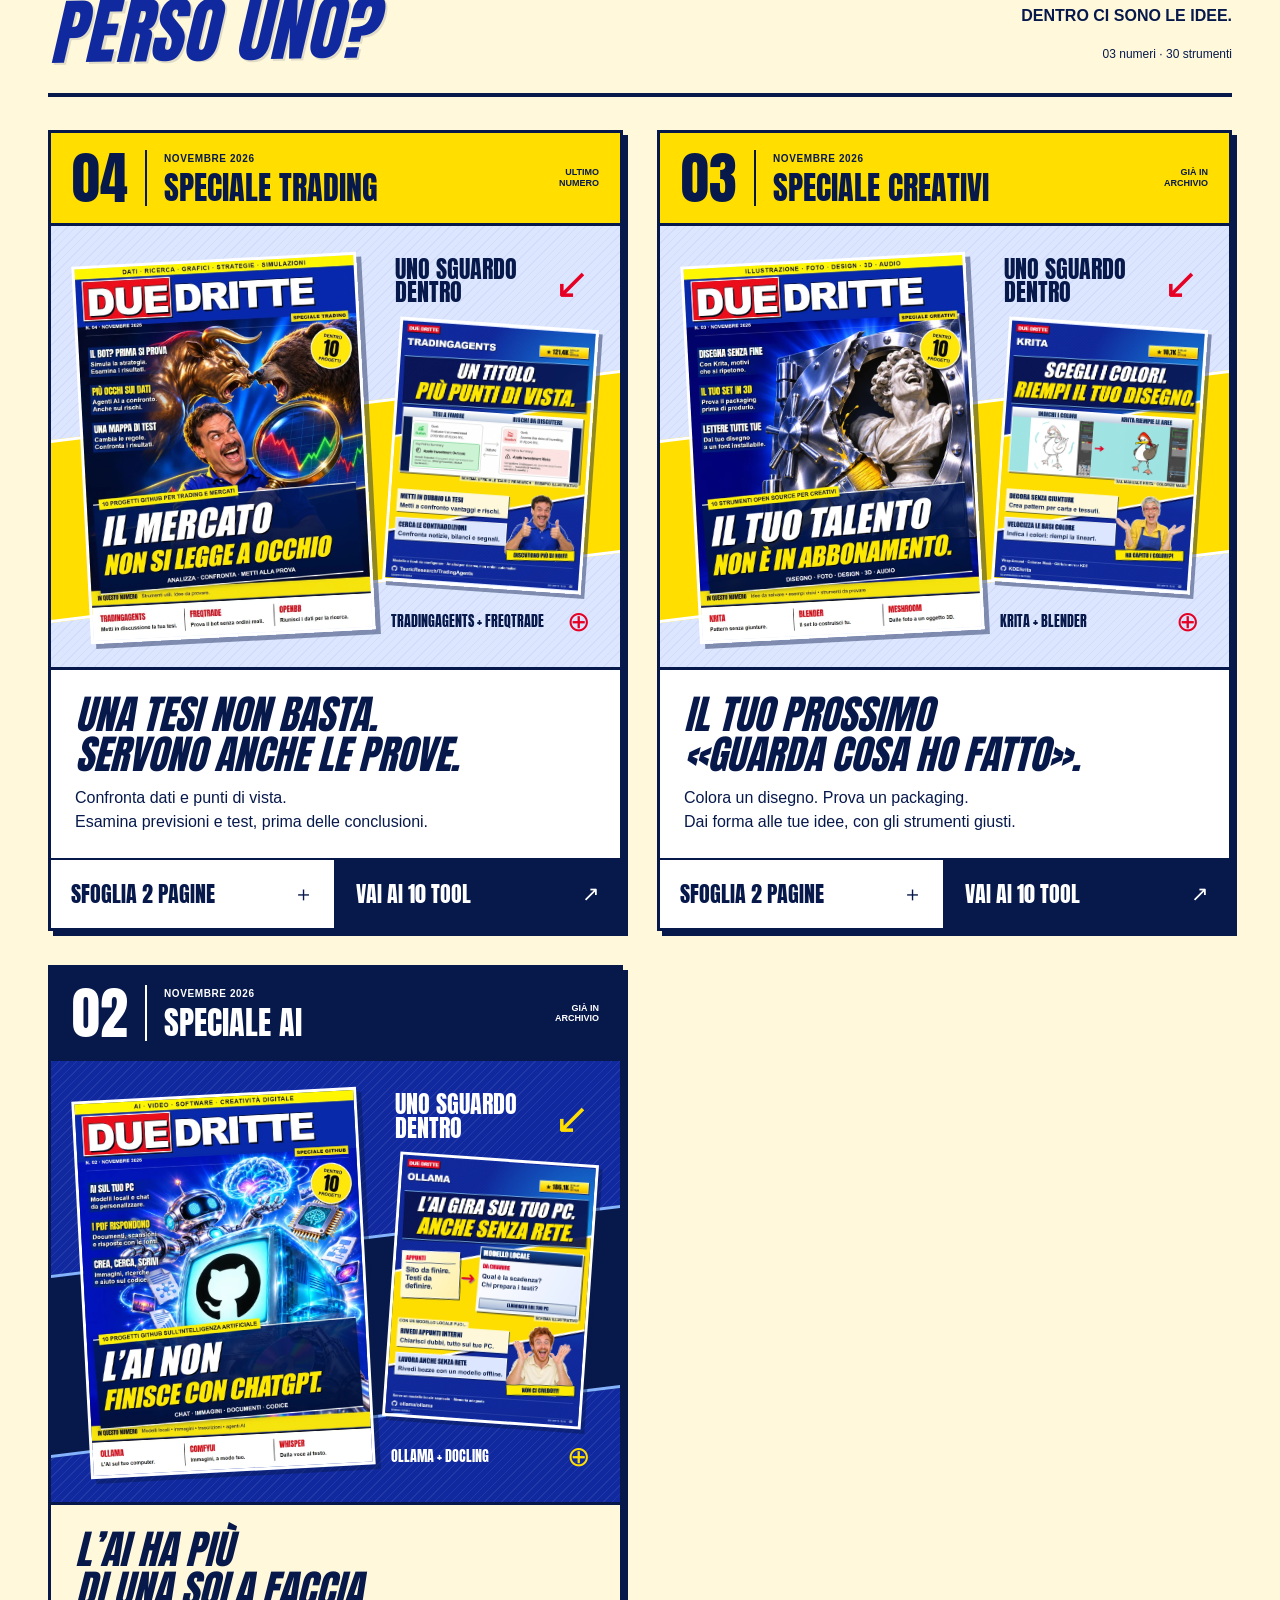
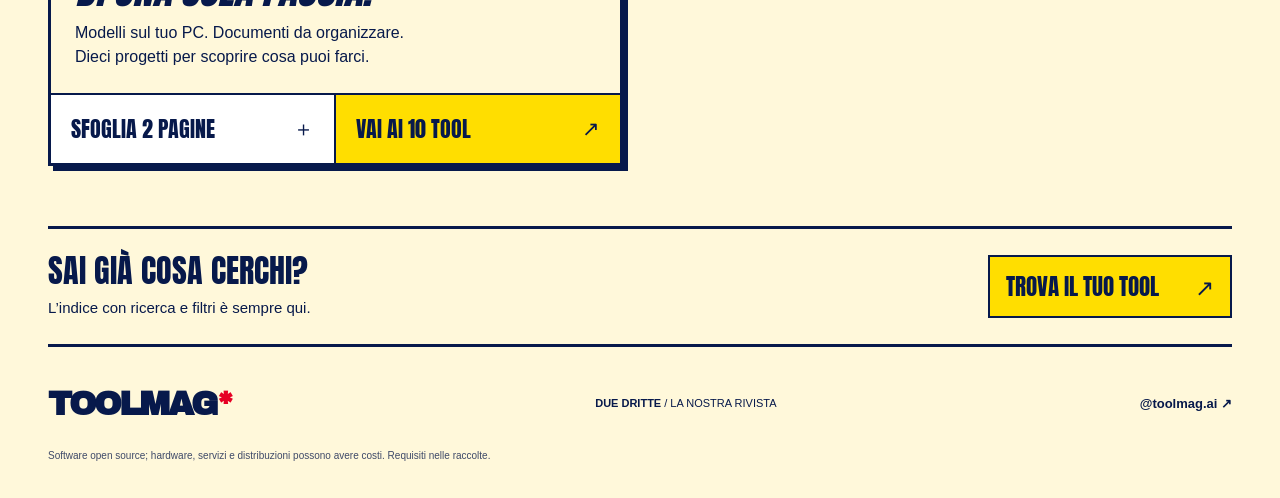
==== commit c0f4e936: "Pubblica Speciale Trading: dieci progetti, archivio e ricerca Mantiene Rivista 01 e le immagini orig" ====
--- a/index.html
+++ b/index.html
@@ -6,24 +6,21 @@
 <header class="site-head shell"><a href="index.html" class="brand" aria-label="Toolmag, homepage">TOOLMAG<span>*</span></a><p>STRUMENTI UTILI.<br>IDEE DA PROVARE.</p><nav aria-label="Navigazione principale"><a href="#archivio">I numeri</a><a href="strumenti.html#strumenti">Cerca un tool <span aria-hidden="true">↗</span></a></nav></header>
 <main>
 <section class="issue-feature shell" id="numero" aria-labelledby="hero-title">
- <div class="issue-ribbon"><span><b>DUE DRITTE</b> LA RIVISTA DI TOOLMAG</span><span>N. 03 <i>/</i> SPECIALE CREATIVI</span></div>
+ <div class="issue-ribbon"><span><b>DUE DRITTE</b> LA RIVISTA DI TOOLMAG</span><span>N. 04 <i>/</i> SPECIALE TRADING</span></div>
  <div class="cover-story">
-  <div class="story-intro"><span class="red-kicker">IL NUMERO DA APRIRE ORA</span><h1 id="hero-title">METTI LE IDEE<br><em>AL LAVORO.</em></h1><p>Disegno, foto, design, 3D e audio.<br>Dieci strumenti. Due dritte per ciascuno.</p><div class="story-note"><span>QUESTO ME LO SALVO</span><strong>DAL DISEGNO<br>AL PROGETTO FINITO.</strong><small>Esempi da guardare.<br>Strumenti da provare.</small><span class="note-arrow" aria-hidden="true">↘</span></div></div>
-  <a class="hero-cover" href="speciale-creativi.html" aria-label="Apri Speciale Creativi, i dieci strumenti"><img src="assets-speciale-creativi.webp" width="720" height="960" alt="Copertina Due Dritte: Il tuo talento non è in abbonamento. Cassaforte sfondata, pennello gigante e busto trionfante."><span class="cover-caption">COPERTINA N. 03 <span aria-hidden="true">↗</span></span></a>
-  <div class="host"><p class="host-reaction">LI VOGLIO<br>PROVARE TUTTI!!!</p><img src="assets-reazione.webp" width="650" height="750" alt="La lettrice di Due Dritte, entusiasta, apre le mani verso il numero"><span class="host-caption">L’ENTUSIASMO È INCLUSO.</span></div>
-  <div class="hero-action"><a class="big-link" href="speciale-creativi.html">APRI IL NUMERO <span aria-hidden="true">↗</span></a><span>10 TOOL · LINK DIRETTI · SENZA ISCRIZIONE</span></div>
+  <div class="story-intro"><span class="red-kicker">IL NUMERO DA APRIRE ORA</span><h1 id="hero-title">PRIMA LA TESI.<br><em>POI LA PROVA.</em></h1><p>Dati, ricerca e simulazioni.<br>Dieci progetti per studiare i mercati.</p><div class="story-note"><span>QUESTO ME LO SALVO</span><strong>UNA BUONA IDEA?<br>METTILA ALLA PROVA.</strong><small>Analisi, previsioni e test.<br>Con i rispettivi limiti.</small><span class="note-arrow" aria-hidden="true">↘</span></div></div>
+  <a class="hero-cover" href="speciale-trading.html" aria-label="Apri Speciale Trading, i dieci strumenti"><img src="assets-speciale-trading.webp" width="720" height="960" alt="Copertina Due Dritte: Il mercato non si legge a occhio. Toro e orso, personaggio e lente sui grafici."><span class="cover-caption">COPERTINA N. 04 <span aria-hidden="true">↗</span></span></a>
+  <div class="host"><p class="host-reaction">PRIMA FACCIO<br>UNA PROVA!!!</p><img src="assets-persone-01-entusiasta-pollici.webp" width="650" height="750" alt="Il personaggio del numero Trading alza entrambi i pollici"><span class="host-caption">L’ENTUSIASMO È INCLUSO.</span></div>
+  <div class="hero-action"><a class="big-link" href="speciale-trading.html">APRI IL NUMERO <span aria-hidden="true">↗</span></a><span>10 TOOL · LINK DIRETTI · SENZA ISCRIZIONE</span></div>
  </div>
  <div class="taster-head"><span class="red-kicker">DENTRO C’È ANCHE QUESTO</span><h2>TRE IDEE. <em>PER COMINCIARE.</em></h2><span aria-hidden="true">↓</span></div>
- <div class="tasters">
-  <a class="taster taster-krita" href="speciale-creativi.html#krita"><div class="taster-top"><b>01 / KRITA</b><span>DISEGNO</span></div><div class="taster-art krita-art"><img src="assets-krita-color-2.webp" alt="Krita, indicazioni di colore sulla lineart"><span aria-hidden="true">➜</span><img src="assets-krita-color-3.webp" alt="Lo stesso disegno colorato con Colorize Mask"></div><div class="taster-text"><h3>INDICA I COLORI.<br>RIEMPI LA LINEART.</h3><span aria-hidden="true">↗</span></div><p>Colorize Mask, dal manuale ufficiale.</p></a>
-  <a class="taster taster-blender" href="speciale-creativi.html#blender"><div class="taster-top"><b>04 / BLENDER</b><span>3D</span></div><div class="taster-art"><img src="assets-blender-render.webp" alt="Packaging TOOLMAG modellato e renderizzato realmente in Blender"></div><div class="taster-text"><h3>PROVA IL PACKAGING.<br>PRIMA DI PRODURLO.</h3><span aria-hidden="true">↗</span></div><p>Il nostro render, realizzato in Blender.</p></a>
-  <a class="taster taster-penpot" href="speciale-creativi.html#penpot"><div class="taster-top"><b>03 / PENPOT</b><span>DESIGN</span></div><div class="taster-art"><img src="assets-penpot.webp" alt="Due schermate musicali collegate in un prototipo Penpot, dalla documentazione ufficiale"></div><div class="taster-text"><h3>FAI PROVARE IL SITO.<br>PRIMA DI SVILUPPARLO.</h3><span aria-hidden="true">↗</span></div><p>Prototipo da configurare, non un sito operativo.</p></a>
- </div><p class="source-note">Immagini autentiche: manuali Krita e Penpot; render TOOLMAG in Blender. Fonti e requisiti nelle schede.</p>
+ <div class="tasters"><a class="taster" href="speciale-trading.html#tradingagents"><div class="taster-top"><b>01 / TRADINGAGENTS</b><span>ANALISI</span></div><div class="taster-art"><img src="assets-originali-trading-tradingagents.svg" alt="SCHEMA UFFICIALE TAURIC RESEARCH · ESEMPIO ILLUSTRATIVO"></div><div class="taster-text"><h3>METTI IN DUBBIO<br>LA TUA TESI.</h3><span aria-hidden="true">↗</span></div><p>Schema ufficiale: un confronto tra tesi e rischi.</p></a><a class="taster" href="speciale-trading.html#kronos"><div class="taster-top"><b>02 / KRONOS</b><span>PREVISIONI</span></div><div class="taster-art"><img src="assets-originali-trading-kronos.svg" alt="GRAFICO ORIGINALE KRONOS · DETTAGLIO · NON È UNA GARANZIA"></div><div class="taster-text"><h3>PREVEDE UN PREZZO.<br>MA QUANTO SBAGLIA?</h3><span aria-hidden="true">↗</span></div><p>Previsione e prezzo osservato, dal progetto Kronos.</p></a><a class="taster" href="speciale-trading.html#freqtrade"><div class="taster-top"><b>08 / FREQTRADE</b><span>SIMULAZIONE</span></div><div class="taster-art"><img src="assets-originali-trading-freqtrade.svg" alt="GRAFICO DAL MANUALE FREQTRADE · ESEMPIO STORICO"></div><div class="taster-text"><h3>PROVA IL BOT.<br>SENZA ORDINI REALI.</h3><span aria-hidden="true">↗</span></div><p>Grafico storico ufficiale; dry-run e backtest sono distinti.</p></a></div><p class="source-note">Materiali ufficiali dei progetti: schema TradingAgents, previsione Kronos e grafico Freqtrade. Fonti e limiti nelle schede.</p>
 </section>
 <section class="archive shell" id="archivio" aria-labelledby="archive-title">
- <div class="archive-heading"><div><span class="red-kicker">LA COLLEZIONE DUE DRITTE</span><h2 id="archive-title">TE NE SEI<br><em>PERSO UNO?</em></h2></div><p>LE COPERTINE FANNO RUMORE.<br><b>DENTRO CI SONO LE IDEE.</b><span>02 numeri · 20 strumenti</span></p></div>
+ <div class="archive-heading"><div><span class="red-kicker">LA COLLEZIONE DUE DRITTE</span><h2 id="archive-title">TE NE SEI<br><em>PERSO UNO?</em></h2></div><p>LE COPERTINE FANNO RUMORE.<br><b>DENTRO CI SONO LE IDEE.</b><span>03 numeri · 30 strumenti</span></p></div>
  <div class="issues">
-  <article class="magazine creative"><header><span class="issue-no">03</span><div><p>NOVEMBRE 2026</p><h3>SPECIALE CREATIVI</h3></div><span class="issue-flag">ULTIMO<br>NUMERO</span></header><div class="spread"><a class="archive-cover" href="speciale-creativi.html" aria-label="Apri Speciale Creativi"><img src="assets-speciale-creativi.webp" alt="Copertina Speciale Creativi" width="720" height="960"></a><button class="peek" type="button" data-issue="creativi" aria-label="Sfoglia due pagine dello Speciale Creativi"><span class="peek-label">UNO SGUARDO<br>DENTRO <span aria-hidden="true">↙</span></span><img src="assets-creativi-pagina-1.webp" alt="Anteprima della pagina Krita del numero Creativi" width="810" height="1080"><span class="peek-bottom">KRITA + BLENDER <span aria-hidden="true">⊕</span></span></button></div><div class="issue-pitch"><h4>IL TUO PROSSIMO<br>«GUARDA COSA HO FATTO».</h4><p>Colora un disegno. Prova un packaging.<br>Dai forma alle tue idee, con gli strumenti giusti.</p></div><div class="issue-actions"><button type="button" data-issue="creativi">SFOGLIA 2 PAGINE <span aria-hidden="true">＋</span></button><a href="speciale-creativi.html">VAI AI 10 TOOL <span aria-hidden="true">↗</span></a></div></article>
+<article class="magazine creative"><header><span class="issue-no">04</span><div><p>NOVEMBRE 2026</p><h3>SPECIALE TRADING</h3></div><span class="issue-flag">ULTIMO<br>NUMERO</span></header><div class="spread"><a class="archive-cover" href="speciale-trading.html" aria-label="Apri Speciale Trading"><img src="assets-speciale-trading.webp" alt="Copertina Speciale Trading: Il mercato non si legge a occhio" width="720" height="960"></a><button class="peek" type="button" data-issue="trading" aria-label="Sfoglia due pagine dello Speciale Trading"><span class="peek-label">UNO SGUARDO<br>DENTRO <span aria-hidden="true">↙</span></span><img src="assets-trading-pagina-1.webp" alt="Anteprima della pagina TradingAgents" width="810" height="1080"><span class="peek-bottom">TRADINGAGENTS + FREQTRADE <span aria-hidden="true">⊕</span></span></button></div><div class="issue-pitch"><h4>UNA TESI NON BASTA.<br>SERVONO ANCHE LE PROVE.</h4><p>Confronta dati e punti di vista.<br>Esamina previsioni e test, prima delle conclusioni.</p></div><div class="issue-actions"><button type="button" data-issue="trading">SFOGLIA 2 PAGINE <span aria-hidden="true">＋</span></button><a href="speciale-trading.html">VAI AI 10 TOOL <span aria-hidden="true">↗</span></a></div></article>
+  <article class="magazine creative"><header><span class="issue-no">03</span><div><p>NOVEMBRE 2026</p><h3>SPECIALE CREATIVI</h3></div><span class="issue-flag">GIÀ IN<br>ARCHIVIO</span></header><div class="spread"><a class="archive-cover" href="speciale-creativi.html" aria-label="Apri Speciale Creativi"><img src="assets-speciale-creativi.webp" alt="Copertina Speciale Creativi" width="720" height="960"></a><button class="peek" type="button" data-issue="creativi" aria-label="Sfoglia due pagine dello Speciale Creativi"><span class="peek-label">UNO SGUARDO<br>DENTRO <span aria-hidden="true">↙</span></span><img src="assets-creativi-pagina-1.webp" alt="Anteprima della pagina Krita del numero Creativi" width="810" height="1080"><span class="peek-bottom">KRITA + BLENDER <span aria-hidden="true">⊕</span></span></button></div><div class="issue-pitch"><h4>IL TUO PROSSIMO<br>«GUARDA COSA HO FATTO».</h4><p>Colora un disegno. Prova un packaging.<br>Dai forma alle tue idee, con gli strumenti giusti.</p></div><div class="issue-actions"><button type="button" data-issue="creativi">SFOGLIA 2 PAGINE <span aria-hidden="true">＋</span></button><a href="speciale-creativi.html">VAI AI 10 TOOL <span aria-hidden="true">↗</span></a></div></article>
   <article class="magazine ai"><header><span class="issue-no">02</span><div><p>NOVEMBRE 2026</p><h3>SPECIALE AI</h3></div><span class="issue-flag">GIÀ IN<br>ARCHIVIO</span></header><div class="spread"><a class="archive-cover" href="speciale-ai.html" aria-label="Apri Speciale AI"><img src="assets-speciale-ai.webp" alt="Copertina Speciale AI: L’AI non finisce con ChatGPT" width="720" height="960"></a><button class="peek" type="button" data-issue="ai" aria-label="Sfoglia due pagine dello Speciale AI"><span class="peek-label">UNO SGUARDO<br>DENTRO <span aria-hidden="true">↙</span></span><img src="assets-ai-pagina-1.webp" alt="Anteprima della pagina Ollama del numero AI" width="810" height="1080"><span class="peek-bottom">OLLAMA + DOCLING <span aria-hidden="true">⊕</span></span></button></div><div class="issue-pitch"><h4>L’AI HA PIÙ<br>DI UNA SOLA FACCIA.</h4><p>Modelli sul tuo PC. Documenti da organizzare.<br>Dieci progetti per scoprire cosa puoi farci.</p></div><div class="issue-actions"><button type="button" data-issue="ai">SFOGLIA 2 PAGINE <span aria-hidden="true">＋</span></button><a href="speciale-ai.html">VAI AI 10 TOOL <span aria-hidden="true">↗</span></a></div></article>
  </div>
 </section>
